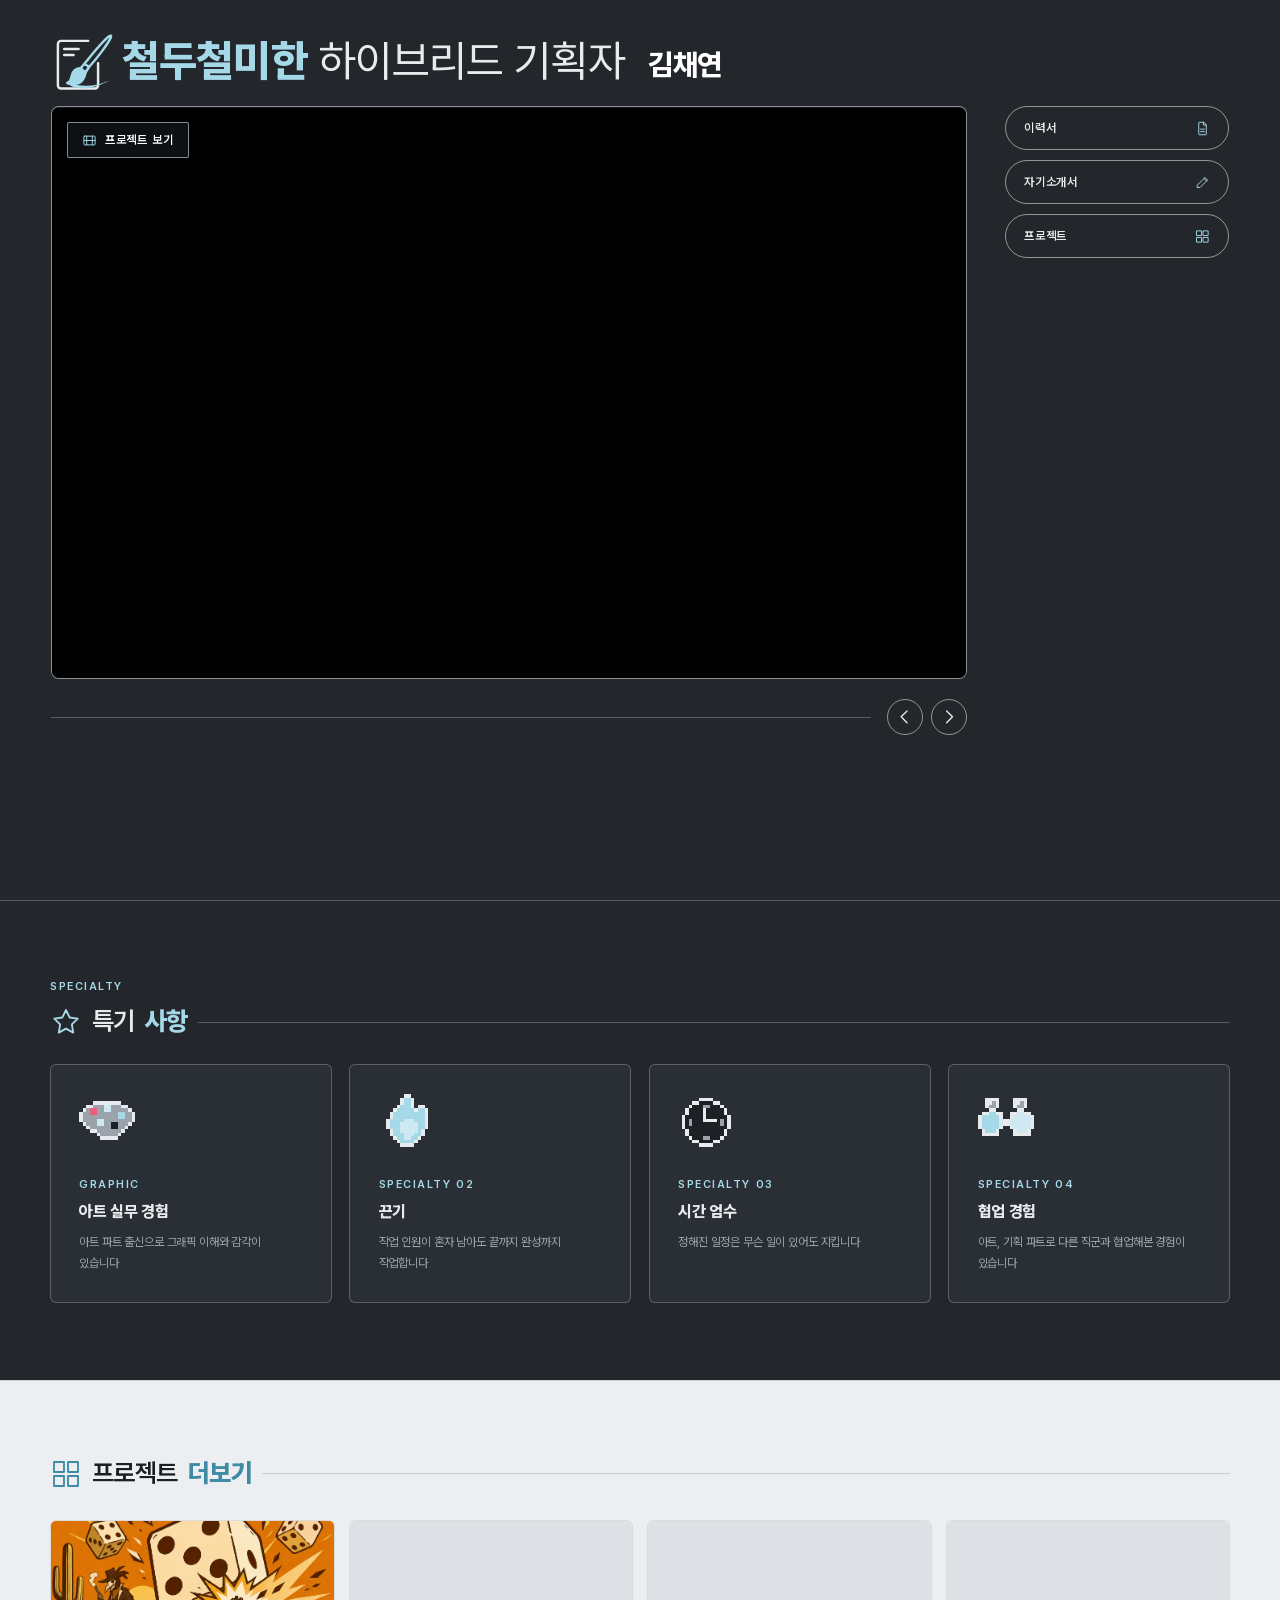
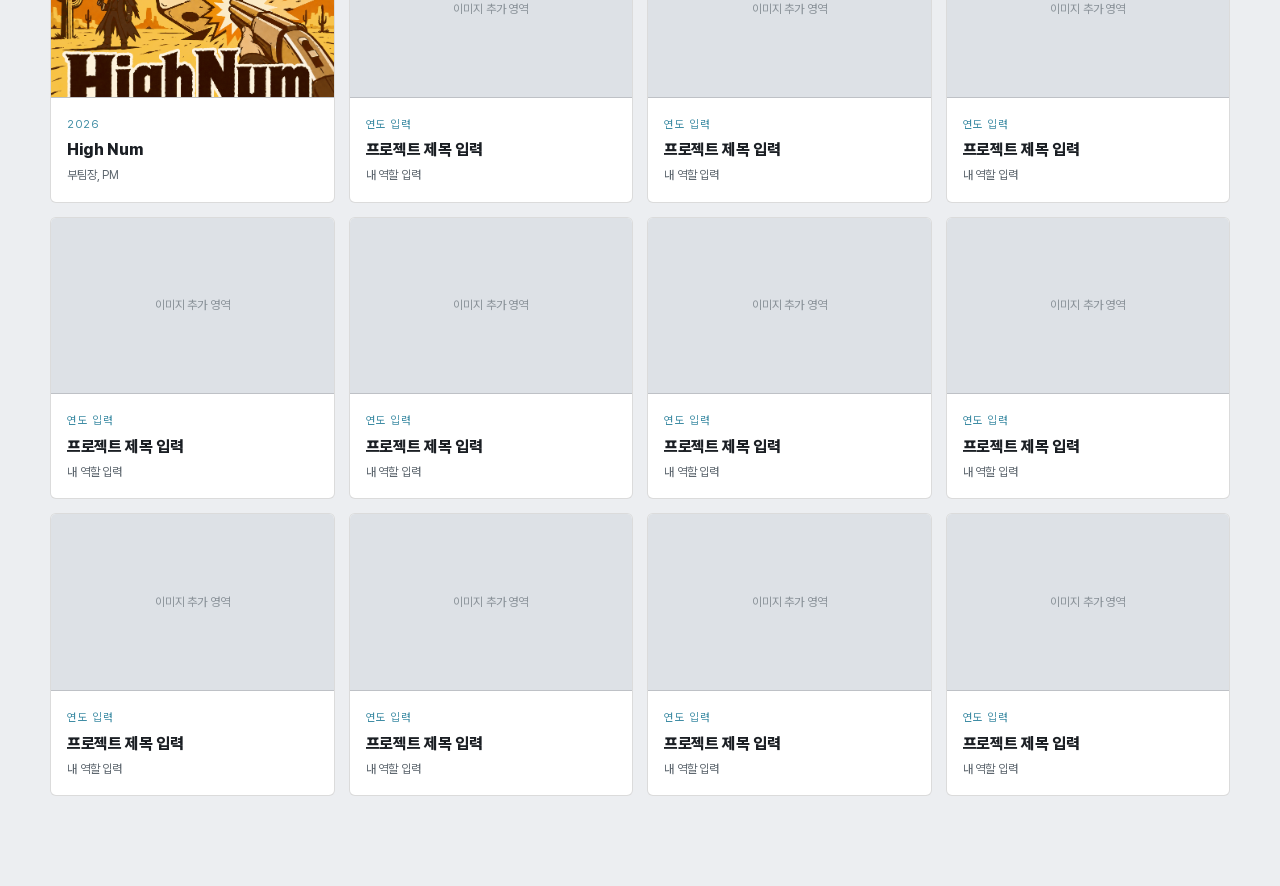
==== index.html @ 53abcc71 "메인 가운데에 특기 사항 복원 (옛 도트 아이콘, 색만 새 팔레트로) - design-v1 의 도트 아이콘 4종(art/grit/time/team)을 그대로 가져와   SPEC_I" ====
<!doctype html>
<html lang="ko">
<head>
  <meta charset="utf-8">
  <meta name="viewport" content="width=device-width,initial-scale=1,viewport-fit=cover">
  <meta name="theme-color" content="#23272c">
  <title>김채연 | 게임 기획자</title>
  <link rel="stylesheet" href="assets/style.css">
</head>
<body>
<a class="skip" href="#main">본문 바로가기</a>


<main id="main" class="hero-wrap">
  <section class="frame">
    <div class="frame-inner">
      <div class="screen-title">
        <p class="t-sm" data-ico="hybrid"><b>철두철미한</b> 하이브리드 기획자</p>
        <p class="t-lg">김채연</p>
      </div>
      <div class="frame-left">
        <div class="frame-screen">
          <div class="screen" id="stage"></div>
          <a class="nav-label" id="stage-link" href="project.html" data-ico="film">프로젝트 보기</a>
        </div>
        <div class="frame-nav">
          <button type="button" class="arrow" data-dir="-1" aria-label="이전 프로젝트">
            <svg viewBox="0 0 24 24" aria-hidden="true"><path d="M15 4 7 12l8 8"/></svg>
          </button>
          <button type="button" class="arrow" data-dir="1" aria-label="다음 프로젝트">
            <svg viewBox="0 0 24 24" aria-hidden="true"><path d="M9 4l8 8-8 8"/></svg>
          </button>
        </div>
      </div>
      <div class="frame-right">
        <a class="frame-pill" href="resume.html" data-ico="doc">이력서</a>
        <a class="frame-pill" href="cover-letter.html" data-ico="pen">자기소개서</a>
        <a class="frame-pill" href="#projects" data-ico="grid">프로젝트</a>
      </div>
    </div>
  </section>

  <section class="spec" id="spec">
    <div class="wrap">
      <p class="label">SPECIALTY</p>
      <h2 class="sec-title" data-ico="award">특기 <b>사항</b></h2>
      <div class="spec-grid" id="specialties"></div>
    </div>
  </section>

  <section class="more on-light" id="projects">
    <div class="wrap">
      <h2 class="more-title" data-ico="grid">프로젝트 <b>더보기</b></h2>
      <div class="proj-grid" id="project-grid"></div>
    </div>
  </section>
</main>

<script src="assets/data.js"></script>
<script src="assets/app.js"></script>
</body>
</html>
---- assets/style.css ----
@font-face{font-family:Pretendard;src:url('PretendardVariable.woff2') format('woff2');font-weight:100 900;font-style:normal;font-display:swap}

/* ===== 색·치수 =====
   어두운 차콜 바탕 + 가는 선 + 연한 하늘색 포인트.
   면을 칠하기보다 1px 선과 여백으로 나눈다. 색은 전부 여기서만 고칩니다. */
:root{
  --bg:#23272c;        /* 페이지 배경 */
  --bg-2:#1d2126;      /* 한 단계 더 어두운 띠 */
  --box:#2a2f35;       /* 상자 */
  --screen:#1b1f24;    /* 영상·이미지 칸 바탕 */
  --accent:#a6d9e8;    /* 포인트 하늘색 */
  --accent-ink:#1a1e22;/* 하늘색 바탕 위 글자 */
  --rose:#e8617b;      /* 아주 작게만 쓰는 분홍 (해결 과정 화살표) */
  --accent-soft:#cfe9f2;/* 하늘색보다 옅은 톤 (도트 아이콘 안쪽) */
  --text:#e7ebee;      /* 본문 글자 */
  --sub:#9aa3ab;       /* 보조 글자 */
  --dim:#6f777f;       /* 흐린 글자·안내 */
  --line:rgba(255,255,255,.24);   /* 가는 선 */
  --line-2:rgba(255,255,255,.5);  /* 조금 더 또렷한 선 */
  --radius:6px;
  --radius-lg:8px;
  --max:1180px;
  --side:max(20px,env(safe-area-inset-left));
  /* 글씨 크기 — 큰 제목 하나만 크고 나머지는 작게 */
  --fs-label:11px;
  --fs-small:12px;
  --fs-body:14px;
  --fs-lead:16px;
  --fs-h2:clamp(19px,2vw,30px);
  --fs-h1:clamp(25px,3vw,44px);
  --fs-hero:clamp(24px,3.4vw,56px);
  --ls:.14em;          /* 작은 라벨 자간 */
}

*{box-sizing:border-box}
html{scroll-behavior:smooth;-webkit-text-size-adjust:100%;text-size-adjust:100%;overflow-x:hidden;background:var(--bg)}
body{margin:0;background:var(--bg);color:var(--text);
  font-family:Pretendard,-apple-system,BlinkMacSystemFont,"Apple SD Gothic Neo",sans-serif;
  font-size:var(--fs-body);letter-spacing:-.01em;line-height:1.7}
img{max-width:100%}
a{color:inherit;text-decoration:none}
button{font:inherit;color:inherit}
h1,h2,h3{margin:0;line-height:1.25;letter-spacing:-.02em}
p{margin:0}
ul{margin:0;padding:0;list-style:none}

.wrap{width:min(calc(100% - 2 * var(--side)),var(--max));margin-inline:auto}
.skip{position:absolute;left:-9999px}
.skip:focus{left:16px;top:16px;z-index:50;padding:10px 14px;background:var(--accent);color:var(--accent-ink)}

/* ===== 섹션 이름표 — 작은 라벨 ===== */
.label{margin:0 0 10px;color:var(--accent);font-size:var(--fs-label);font-weight:600;
  letter-spacing:var(--ls);text-transform:uppercase}

/* ===== 공통 상자 — 면이 아니라 가는 선으로 ===== */
.panel{padding:clamp(18px,4vw,48px);border:1px solid var(--line);border-radius:var(--radius-lg);
  background:var(--bg-2)}
.box{border:1px solid var(--line);border-radius:var(--radius);background:var(--box)}

/* ===== 밝은 구역 =====
   레퍼런스처럼 어두운 구역과 번갈아 쓴다. 변수만 뒤집으므로
   안에 있는 상자·선·버튼은 따로 고칠 필요가 없다. */
.on-light{
  --bg:#eceef1;
  --bg-2:#e3e6ea;
  --box:#ffffff;
  --screen:#dde1e6;
  --accent:#3e8ca4;
  --accent-ink:#ffffff;
  --text:#1b1f24;
  --sub:#5d666e;
  --dim:#8a9299;
  --line:rgba(0,0,0,.14);
  --line-2:rgba(0,0,0,.34);
  background:var(--bg);
  color:var(--text);
}
body.on-light{background:var(--bg)}

/* ===== 벡터 아이콘 =====
   전부 선 아이콘. 글자 크기를 따라가고 색은 글자색을 따른다. */
.ico{flex:0 0 auto;width:1.25em;height:1.25em;fill:none;stroke:currentColor;
  stroke-width:1.5;stroke-linecap:round;stroke-linejoin:round;vertical-align:-.2em}
/* 아이콘 안에서 포인트 색을 쓰는 부분 — 선은 .a, 면은 .fill-a, 선 없는 면은 .no-line */
.ico .a{stroke:var(--accent)}
.ico .fill-a{fill:var(--accent)}
.ico .no-line{stroke:none}

/* ===== 섹션 제목 — 아이콘 + 글자 + 끝까지 이어지는 가는 선 ===== */
.sec-title,.pj-solve-title,.pj-extra h2,.rs-block h2,.rs-download h2,.more-title{
  display:flex;align-items:center;gap:10px;width:100%;
  margin:0 0 clamp(16px,2.2vw,26px);font-size:var(--fs-h2);font-weight:700;color:var(--text)}
.sec-title:after,.pj-solve-title:after,.pj-extra h2:after,
.rs-block h2:after,.rs-download h2:after,.more-title:after{
  content:"";flex:1 1 auto;height:1px;min-width:24px;background:var(--line)}
.sec-title .ico,.pj-solve-title .ico,.pj-extra h2 .ico,
.rs-block h2 .ico,.rs-download h2 .ico,.more-title .ico{color:var(--accent);stroke-width:1.4}
/* 한 줄 안에서 굵기와 색을 바꿔 발랄하게 */
.sec-title,.pj-solve-title,.pj-extra h2,.rs-block h2,.rs-download h2,.more-title{font-weight:600}
.sec-title b,.pj-solve-title b,.pj-extra h2 b,
.rs-block h2 b,.rs-download h2 b,.more-title b{color:var(--accent);font-weight:800}

/* ===== 공통 버튼 ===== */
.btn{display:inline-flex;align-items:center;justify-content:center;gap:8px;min-height:42px;padding:11px 24px;
  border:1px solid var(--line-2);border-radius:2px;background:transparent;color:var(--text);
  font-size:var(--fs-small);font-weight:600;letter-spacing:.08em;cursor:pointer;
  transition:border-color .15s ease,color .15s ease,background .15s ease}
.btn{border-color:var(--accent);background:var(--accent);color:var(--accent-ink)}
.btn:hover{background:transparent;color:var(--accent)}
.btn.ghost{border-color:var(--line-2);background:transparent;color:var(--text)}
.btn.ghost:hover{border-color:var(--accent);color:var(--accent)}

/* ========== 메인 ==========
   어두운 무대 / 큰 화면 하나 / 오른쪽 알약 버튼 / 화면 위에 얹은 제목. */
.hero-wrap{padding:0}
/* 첫 화면은 가운데가 아니라 위쪽에 붙인다 */
.frame{display:grid;align-items:start;min-height:100vh;min-height:100svh;background:var(--bg);
  padding:clamp(22px,3.4vh,52px) clamp(24px,4vw,72px) clamp(28px,4vw,64px)}
/* 제목은 윗줄, 영상과 버튼은 아랫줄에 나란히 → 버튼이 영상과 같은 높이에서 시작한다 */
.frame-inner{--stage-w:min(100%,calc((100svh - 230px) * 1.6));
  display:grid;grid-template-columns:minmax(0,1fr) clamp(140px,19%,260px);
  grid-template-rows:auto auto;gap:clamp(8px,1vw,16px) clamp(18px,3vw,56px);
  align-items:start;width:min(100%,1500px);margin-inline:auto}
.frame-inner>.screen-title{grid-column:1;grid-row:1}
.frame-left{grid-column:1;grid-row:2}
.frame-right{grid-column:2;grid-row:2}

/* 오른쪽 알약 버튼 */
.frame-right{display:flex;flex-direction:column;gap:10px}
.frame-pill{display:flex;align-items:center;justify-content:space-between;gap:12px;
  min-height:44px;padding:10px 18px;
  border:1px solid var(--line-2);border-radius:999px;background:transparent;color:var(--text);
  font-size:var(--fs-small);font-weight:600;letter-spacing:.06em;line-height:1.1;text-align:center;
  transition:border-color .15s ease,background .15s ease,color .15s ease}
.frame-pill:hover{border-color:var(--accent);background:var(--accent);color:var(--accent-ink)}
/* 아이콘이 먼저 들어가므로 순서를 뒤집어 글자를 왼쪽에 둔다 */
.frame-pill .ico{order:2;color:var(--accent)}
.frame-pill:hover .ico{color:var(--accent-ink)}

/* 큰 화면 — 제목과 화살표까지 한 화면에 들어오도록 세로 기준으로도 묶는다
   (16:10 비율을 지키려면 높이가 아니라 가로폭을 줄여야 한다) */
.frame-left{min-width:0;max-width:var(--stage-w)}
.frame-screen{position:relative}
.screen{position:relative;overflow:hidden;aspect-ratio:16/10;
  border:1px solid var(--line-2);border-radius:var(--radius-lg);background:var(--screen)}
.screen-media{position:absolute;inset:0;display:block;overflow:hidden}
/* 16:9 영상을 16:10 화면에 꽉 차게 덮는다. 클릭은 위의 링크가 받는다.
   칸을 억지로 늘리면 유튜브가 그 안에서 영상을 레터박스로 깔아 테두리에
   빈 띠가 생긴다. 그래서 iframe 자체를 정확히 16:9로 두고 칸보다 크게 키운다. */
.screen-video{position:absolute;top:50%;left:50%;transform:translate(-50%,-50%);
  width:auto;height:100%;aspect-ratio:16/9;min-width:100%;border:0;background:#000;
  object-fit:cover;pointer-events:none}
.screen-img{display:block;width:100%;height:100%;object-fit:cover}
.screen-go{position:absolute;inset:0;z-index:1;display:block;cursor:pointer}
.screen-empty{display:grid;place-items:center;width:100%;height:100%;padding:5%;
  color:var(--dim);font-size:var(--fs-small);text-align:center}

/* 제목 — 한 줄: 이름(왼쪽) · 문구(그 옆) · 프로젝트 보기(영상 오른쪽 끝). 밑선 맞춤. */
.screen-title{display:flex;align-items:baseline;flex-wrap:wrap;
  gap:4px clamp(14px,1.8vw,32px);width:100%;max-width:var(--stage-w);margin:0}
.t-sm,.t-lg{margin:0}
/* flex 로 두면 아이콘 아래끝이 문구의 밑선이 되어 이름과 어긋난다.
   글자 흐름 안에 inline 으로 두어 문구의 글자 밑선을 유지한다. */
.t-sm{color:var(--text);font-size:var(--fs-hero);font-weight:400;line-height:1.1;
  letter-spacing:-.02em}
/* 문구 앞 아이콘은 글자보다 크게 */
.t-sm .ico{width:1.45em;height:1.45em;margin-right:.18em;vertical-align:-.42em}
.t-sm b{color:var(--accent);font-weight:800}
.t-lg{color:#fff;font-size:clamp(20px,2.3vw,38px);font-weight:800;line-height:1.1;
  letter-spacing:-.02em}

/* 아래 좌우 화살표 */
.frame-nav{display:flex;align-items:center;justify-content:flex-end;gap:8px;
  margin:clamp(14px,1.6vw,24px) 0 0}
.frame-nav:before{content:"";flex:1 1 auto;height:1px;background:var(--line);margin-right:8px}
.nav-label{display:inline-flex;align-items:center;gap:8px;
  color:var(--sub);font-size:var(--fs-small);font-weight:600;letter-spacing:.08em;
  transition:color .15s ease}
/* 영상 왼쪽 위 모서리에 얹는다 (.frame-screen 은 위에서 position:relative) */
.frame-screen .nav-label{position:absolute;z-index:3;
  left:clamp(10px,1.2vw,20px);top:clamp(10px,1.2vw,20px);
  padding:7px 14px;border:1px solid var(--line-2);border-radius:2px;
  background:rgba(27,31,36,.55);color:#fff;
  -webkit-backdrop-filter:blur(4px);backdrop-filter:blur(4px)}
.frame-screen .nav-label:hover{border-color:var(--accent);color:var(--accent)}
.nav-label .ico{color:var(--accent)}
.nav-label:hover{color:var(--accent)}
.arrow{display:grid;place-items:center;flex:0 0 auto;width:36px;aspect-ratio:1;padding:0;
  border:1px solid var(--line-2);border-radius:50%;background:transparent;
  cursor:pointer;color:var(--text);transition:border-color .15s ease,color .15s ease}
.arrow svg{display:block;width:52%;height:52%;fill:none;stroke:currentColor;stroke-width:1.8;
  stroke-linecap:round;stroke-linejoin:round}
.arrow:hover{border-color:var(--accent);color:var(--accent)}

/* 메인 가운데 — 특기 사항 (도트 아이콘은 옛 디자인에서 가져오고 색만 새 팔레트) */
.spec{background:var(--bg);border-top:1px solid var(--line);
  padding:clamp(44px,6vw,90px) 0}
.spec-grid{display:grid;grid-template-columns:repeat(auto-fit,minmax(200px,1fr));
  gap:clamp(12px,1.4vw,20px)}
.spec-card{display:flex;flex-direction:column;align-items:flex-start;
  padding:clamp(20px,2.2vw,30px);border:1px solid var(--line);border-radius:var(--radius);
  background:var(--box);transition:border-color .15s ease}
.spec-card:hover{border-color:var(--accent)}
.spec-ico{display:block;margin-bottom:clamp(16px,2vw,26px)}
.spec-eyebrow{color:var(--accent);font-size:var(--fs-label);font-weight:600;
  letter-spacing:var(--ls)}
.spec-card h3{margin:8px 0 10px;font-size:var(--fs-lead);font-weight:800}
.spec-detail{color:var(--sub);font-size:var(--fs-small);line-height:1.75;word-break:keep-all}

/* 도트 아이콘 — 칸마다 선을 두르면 형체가 뭉개지므로 stroke 를 끈다 */
.pixel{display:block;width:clamp(44px,4.4vw,64px);height:auto;shape-rendering:crispEdges}
.pixel,.pixel g,.pixel rect{stroke:none}
.px-ink{fill:var(--text)}
.px-cream{fill:var(--bg-2)}
.px-sand,.px-skin{fill:var(--sub)}
.px-orange,.px-blue{fill:var(--accent)}
.px-yellow,.px-green{fill:var(--accent-soft)}
.px-red{fill:var(--rose)}

/* 메인 아래 — 프로젝트 더보기 */
.more{background:var(--bg);border-top:1px solid var(--line);
  padding:clamp(44px,6vw,96px) 0 clamp(50px,7vw,110px)}
.more-title{margin-bottom:clamp(18px,2.4vw,30px)}

@media(max-width:760px){
  .frame{min-height:0;padding:26px var(--side) 30px}
  .frame-inner{grid-template-columns:1fr;gap:14px}
  .frame-inner>.screen-title,.frame-left,.frame-right{grid-column:1}
  .frame-inner>.screen-title{grid-row:1}
  .frame-left{grid-row:2;max-width:100%}
  .frame-right{grid-row:3}
  .frame-right{flex-direction:row;flex-wrap:wrap;padding-top:0}
  .frame-pill{flex:1 1 30%}
  .screen-title{gap:4px 16px}
}

/* ========== 프로젝트 상세 ==========
   16:9 영상 → 참여 포지션 → 어두운 띠(이미지 + 글 + 인용) → 해결 과정 → 상세 기획서 */
body.pj-page{background:var(--bg)}
.pj-empty{display:grid;place-items:center;align-content:center;gap:10px;
  width:100%;height:100%;padding:6%;color:var(--dim);font-size:var(--fs-small);text-align:center}
.pj-empty .ico{width:28px;height:28px}

/* 1) 16:9 화면 */
.pj-hero{position:relative;width:100%;aspect-ratio:16/9;overflow:hidden;background:var(--screen);
  border-bottom:1px solid var(--line)}
.pj-slide{position:absolute;inset:0;display:grid;place-items:center}
/* 영상이 뜨기 전에는 아래 깔아 둔 그림이 보인다. */
.pj-poster{position:absolute;inset:0}
.pj-player{position:absolute;inset:0;display:block;width:100%;height:100%;border:0;
  background:#000;object-fit:cover}
/* 유튜브 화면을 직접 누르면 멈추거나 유튜브로 나가므로 클릭을 막는다 */
iframe.pj-player{pointer-events:none}
.pj-slide img{width:100%;height:100%;object-fit:cover}
/* 소리 켜기/끄기 — 유튜브 컨트롤 대신 쓰는 우리 버튼 */
.pj-sound{position:absolute;z-index:3;right:3.3%;bottom:5%;
  display:flex;align-items:center;padding:8px 16px;border:1px solid var(--line-2);border-radius:2px;cursor:pointer;
  background:rgba(27,31,36,.55);color:#fff;font-size:var(--fs-label);font-weight:600;
  letter-spacing:.08em;line-height:1;
  -webkit-backdrop-filter:blur(4px);backdrop-filter:blur(4px);
  transition:border-color .15s ease,color .15s ease}
.pj-sound:hover{border-color:var(--accent);color:var(--accent)}
.pj-sound span{display:flex;align-items:center;gap:8px}
.pj-sound .pj-sound-on{display:none}
.pj-sound[data-on="1"] .pj-sound-off{display:none}
.pj-sound[data-on="1"] .pj-sound-on{display:flex}

.pj-head{position:absolute;z-index:2;left:3.4%;top:4.6%;max-width:60%}
.pj-head h1{color:#fff;font-size:var(--fs-h1);font-weight:800;letter-spacing:-.03em;
  text-shadow:0 2px 18px rgba(0,0,0,.6)}
.pj-tags{margin-top:.9em;color:var(--accent);font-size:var(--fs-label);font-weight:600;
  letter-spacing:var(--ls);white-space:pre-wrap;text-shadow:0 1px 10px rgba(0,0,0,.7)}

/* 오른쪽 위 — 다른 프로젝트 썸네일. 누르면 내용이 통째로 바뀐다 */
.pj-thumbs-wrap{position:absolute;z-index:2;right:3.3%;top:4.6%;display:flex;align-items:center;
  gap:8px;max-width:38%}
.pj-thumbs-arrow{flex:0 0 auto;display:grid;place-items:center;width:22px;aspect-ratio:1;padding:0;
  border:1px solid var(--line-2);border-radius:50%;background:rgba(27,31,36,.5);color:#fff;
  cursor:pointer;font-size:12px;line-height:1;transition:border-color .15s ease,color .15s ease}
.pj-thumbs-arrow:hover{border-color:var(--accent);color:var(--accent)}
.pj-thumbs{flex:1 1 auto;min-width:0;display:flex;gap:8px;overflow-x:auto;padding:1px 1px 4px;
  scroll-behavior:smooth;scrollbar-width:none;-webkit-overflow-scrolling:touch}
.pj-thumbs::-webkit-scrollbar{display:none}
.pj-thumb{flex:0 0 auto;width:clamp(42px,4.6vw,72px);aspect-ratio:165/182;padding:0;overflow:hidden;
  border:1px solid var(--line-2);border-radius:3px;background:var(--screen);cursor:pointer;
  line-height:0;transition:border-color .15s ease}
.pj-thumb:hover{border-color:var(--accent)}
.pj-thumb img{width:100%;height:100%;object-fit:cover}
.pj-thumb-empty{display:grid;place-items:center;width:100%;height:100%;padding:8%;
  color:var(--dim);font-size:9px;line-height:1.25;text-align:center;word-break:keep-all}

/* 2) 참여 포지션 */
.pj-intro{background:var(--bg);padding:clamp(34px,4.5vw,70px) 0 clamp(26px,4vw,64px)}
.pj-position{text-align:right;color:var(--dim);font-size:var(--fs-label);font-weight:600;
  letter-spacing:var(--ls)}
.pj-position b{margin-left:.5em;color:var(--accent);font-size:26px;font-weight:800;letter-spacing:0}

/* 3) 어두운 띠 — 이미지 + 글, 그 아래 인용 */
/* 소개 구역과 바로 붙는다. 사이를 margin 으로 띄우면 그 틈으로
   어두운 바탕이 비쳐 구역이 끊겨 보인다. */
.pj-band{position:relative;padding-bottom:clamp(40px,5.5vw,88px);background:var(--bg)}
.pj-row{display:grid;grid-template-columns:minmax(0,440px) minmax(0,1fr);
  gap:clamp(20px,3.5vw,56px);align-items:start}
.pj-shot{margin:clamp(-26px,-3.5vw,-56px) 0 0;overflow:hidden;aspect-ratio:613/547;
  border:1px solid var(--line-2);border-radius:var(--radius);background:var(--screen);
  display:grid;place-items:center}
.pj-shot img{width:100%;height:100%;object-fit:cover}
.pj-copy{padding-top:clamp(18px,3vw,56px)}
.pj-copy h2{font-size:var(--fs-h2);font-weight:800;color:var(--text);word-break:keep-all}
.pj-copy p{margin-top:14px;font-size:var(--fs-body);line-height:1.85;color:var(--sub);
  white-space:pre-line;word-break:keep-all}
/* 인용 — 상자가 아니라 가는 선 사이에 */
.pj-quote{display:grid;justify-items:center;gap:14px;width:min(100%,780px);
  margin:clamp(30px,4.5vw,72px) auto 0;
  padding:clamp(22px,3vw,40px) 0;border-top:1px solid var(--line);border-bottom:1px solid var(--line);
  color:var(--text);font-size:var(--fs-lead);font-weight:400;line-height:1.8;
  text-align:center;word-break:keep-all}
.pj-quote .ico{width:26px;height:26px;color:var(--accent)}

/* 4) 해결 과정 */
/* 4) 발생한 문제 → 해결 과정. 두 칸은 같은 어두운 구역으로 이어진다 */
.pj-problem{background:var(--bg);padding:clamp(40px,5vw,84px) 0 0}
.pj-issue{font-size:var(--fs-body);line-height:1.85;color:var(--sub);
  white-space:pre-line;word-break:keep-all}
.pj-solve{background:var(--bg);padding:clamp(34px,4.2vw,70px) 0 clamp(24px,3vw,48px)}
.pj-ba{display:grid;grid-template-columns:minmax(0,1fr) 54px minmax(0,1fr);
  gap:clamp(10px,1.5vw,20px);align-items:center;margin-top:clamp(18px,2.5vw,36px)}
.pj-ba-box{overflow:hidden;aspect-ratio:703/570;border:1px solid var(--line-2);
  border-radius:var(--radius);background:var(--screen);display:grid;place-items:center}
.pj-ba-box img{width:100%;height:100%;object-fit:cover}
/* 화살표는 글자로 그린다. 모바일에서는 아래 방향으로 바꿔 끼운다(기울임 없음) */
.pj-arrow{color:var(--rose);font-size:20px;text-align:center;line-height:1}
.pj-arrow:before{content:"→"}
.pj-note{margin-top:clamp(18px,2.5vw,36px);padding-top:clamp(16px,2vw,26px);
  border-top:1px solid var(--line);font-size:var(--fs-body);line-height:1.85;
  color:var(--sub);white-space:pre-line;word-break:keep-all}

/* 5) 상세 기획서 */
.pj-extra{display:block;background:var(--bg);padding:clamp(40px,5vw,84px) 0 clamp(50px,7vh,100px)}
.pj-extra .back{display:inline-flex;align-items:center;gap:8px;min-height:42px;padding:11px 24px;
  margin-top:clamp(30px,4vw,56px);border:1px solid var(--line);border-radius:2px;
  background:transparent;color:var(--sub);font-size:var(--fs-small);font-weight:600;
  letter-spacing:.08em;transition:border-color .15s ease,color .15s ease}
.pj-extra .back:hover{border-color:var(--accent);color:var(--accent)}

@media(max-width:760px){
  .pj-row{grid-template-columns:1fr}
  .pj-shot{margin-top:-24px}
  .pj-ba{grid-template-columns:1fr;gap:10px}
  .pj-arrow:before{content:"↓"}
  .pj-thumbs-wrap{max-width:46%}
  .pj-head{max-width:52%}
}

/* ========== 왼쪽 바로가기 버튼 (이력서·자기소개서) ========== */
/* 본문 왼쪽, 바로가기 오른쪽. 마크업 순서는 그대로 두고 자리만 바꾼다. */
.with-menu{display:grid;grid-template-columns:minmax(0,1fr) clamp(116px,13%,180px);
  gap:clamp(16px,2.4vw,40px);align-items:start}
.side-menu{grid-column:2;grid-row:1;position:sticky;top:clamp(20px,4vh,48px);
  display:flex;flex-direction:column;gap:8px}
.page-body{grid-column:1;grid-row:1}
.side-menu a{display:grid;place-items:center;min-height:40px;padding:8px 10px;
  border:1px solid var(--line);border-radius:2px;background:transparent;color:var(--sub);
  font-size:var(--fs-small);font-weight:600;letter-spacing:.06em;text-align:center;
  transition:border-color .15s ease,background .15s ease,color .15s ease}
.side-menu a:hover{border-color:var(--accent);color:var(--accent)}
.side-menu a.on{border-color:var(--accent);background:var(--accent);color:var(--accent-ink)}
.page-body{min-width:0}


/* ========== 이력서 ========== */
.page-head{display:flex;justify-content:space-between;align-items:flex-end;gap:24px;
  margin-bottom:clamp(18px,2.4vw,32px)}
.page-head h1{font-size:var(--fs-h1);font-weight:800}
.page-head h1 b{color:var(--accent)}
.page-head .label{margin:0 0 6px}

.resume-profile{display:grid;grid-template-columns:clamp(130px,13vw,170px) minmax(0,.85fr) minmax(0,1.3fr);
  gap:clamp(18px,2.4vw,34px);padding:clamp(20px,2.6vw,32px);align-items:start}
.resume-profile>img{display:block;width:100%;aspect-ratio:4/5;object-fit:cover;
  border:1px solid var(--line);border-radius:var(--radius)}
.profile-copy h2{margin:2px 0 0;font-size:clamp(22px,2.4vw,30px);font-weight:800}
.rs-sub{display:flex;align-items:center;gap:8px;margin:0 0 8px;color:var(--accent);
  font-size:var(--fs-label);font-weight:600;letter-spacing:var(--ls);text-transform:uppercase}
.rs-sub:after{content:"";flex:1 1 auto;height:1px;min-width:20px;background:var(--line)}
.rs-dl{display:grid;gap:12px;margin-top:clamp(14px,1.8vw,22px)}
.rs-dl dt{color:var(--dim);font-size:var(--fs-label);letter-spacing:.06em}
.rs-dl dd{margin:3px 0 0;font-size:var(--fs-body);font-weight:600;color:var(--text)}
.skill-panel{min-width:0}
.skill-grid{display:grid;grid-template-columns:repeat(auto-fit,minmax(150px,1fr));gap:8px}
.skill-item{display:grid;grid-template-columns:26px 1fr;gap:10px;align-items:center;
  padding:9px 12px;border:1px solid var(--line);border-radius:3px;background:transparent}
.skill-item img{width:26px;height:26px;object-fit:contain}
.skill-item b{display:block;font-size:var(--fs-small);font-weight:700}
.dots{display:flex;gap:4px;margin-top:5px}
.dots i{width:6px;height:6px;border:1px solid var(--line-2);border-radius:50%;background:transparent}
.dots i.on{border-color:var(--accent);background:var(--accent)}

.rs-block{margin-top:12px;padding:clamp(20px,2.6vw,32px)}
.rs-block h2{font-size:clamp(17px,1.8vw,21px)}
.rs-empty{color:var(--dim);font-size:var(--fs-small)}

/* 프로젝트 목록 — 좌우로 끌어서 넘기는 가로 목록 */
.rs-rail{display:flex;gap:10px;overflow-x:auto;padding-bottom:6px;scrollbar-width:thin;
  -webkit-overflow-scrolling:touch}
.rs-rail.dragging{cursor:grabbing;-webkit-user-select:none;user-select:none}
.rs-rail>article{flex:0 0 clamp(200px,22vw,260px);padding:16px;border:1px solid var(--line);
  border-radius:3px;background:transparent}
.rs-rail time{display:block;color:var(--accent);font-size:var(--fs-label);letter-spacing:.06em}
.rs-rail h3{margin:6px 0;font-size:var(--fs-lead);font-weight:800}
.rs-rail b{display:block;color:var(--accent);font-size:var(--fs-label);font-weight:600}
.rs-rail p{margin-top:8px;color:var(--sub);font-size:var(--fs-small);line-height:1.7}

.rs-list>li{padding:14px 0;border-top:1px solid var(--line)}
.rs-list>li:first-child{border-top:0;padding-top:0}
.rs-list time{display:block;color:var(--accent);font-size:var(--fs-label);letter-spacing:.06em}
.rs-list strong{font-size:var(--fs-body);font-weight:800}
.rs-list p{margin-top:4px;color:var(--sub);font-size:var(--fs-small)}

.personal-list>div{display:grid;grid-template-columns:110px 1fr;gap:16px;padding:12px 0;
  border-top:1px solid var(--line)}
.personal-list>div:first-child{border-top:0;padding-top:0}
.personal-list time{color:var(--accent);font-size:var(--fs-label);letter-spacing:.06em}
.personal-list strong{font-size:var(--fs-small);font-weight:600}

.mini-row{display:grid;grid-template-columns:repeat(3,minmax(0,1fr));gap:12px}
.mini-row>.rs-block{margin-top:12px}

.rs-download{display:flex;align-items:center;justify-content:space-between;gap:20px;flex-wrap:wrap;
  margin-top:12px;padding:clamp(20px,2.6vw,32px)}
.rs-download h2{margin:4px 0 8px;font-size:clamp(17px,1.8vw,21px)}
.rs-download>div{flex:1 1 320px;min-width:0}

/* ========== 자기소개서 ========== */
.cover-page{position:relative;padding:clamp(26px,4vw,56px)}
.cover-page h1{margin:2px 0 clamp(22px,3vw,36px);font-size:var(--fs-h1);font-weight:800}
.cover-body{font-size:var(--fs-body);line-height:2;color:var(--sub);word-break:keep-all}
.cover-body h2{margin:34px 0 14px;padding-top:24px;border-top:1px solid var(--line);
  font-size:clamp(16px,1.7vw,20px);color:var(--text)}
.cover-body h2:first-child{margin-top:0;padding-top:0;border-top:0}
.cover-body p{margin:0 0 14px}
.cover-body strong{color:var(--text);font-weight:700}
.cover-body blockquote{margin:0 0 18px;padding:2px 0 2px 18px;border-left:2px solid var(--accent);
  color:var(--text)}
.cover-body blockquote p:last-child{margin-bottom:0}
.cover-body hr{height:0;margin:28px 0;border:0;border-top:1px solid var(--line)}
.cover-body ul,.cover-body ol{margin:0 0 14px;padding-left:20px}
.cover-body li{margin:4px 0}

@media(max-width:900px){
  .with-menu{grid-template-columns:minmax(0,1fr)}
  .side-menu{grid-column:1;grid-row:1;position:static;flex-direction:row;flex-wrap:wrap}
  .page-body{grid-column:1;grid-row:2}
  .side-menu a{flex:1 1 40%}
  .resume-profile{grid-template-columns:clamp(120px,22vw,170px) minmax(0,1fr)}
  .skill-panel{grid-column:1/-1}
  .mini-row{grid-template-columns:1fr}
}
@media(max-width:640px){
  .resume-profile{grid-template-columns:1fr}
  .resume-profile>img{aspect-ratio:4/3}
  .personal-list>div{grid-template-columns:84px 1fr;gap:10px}
}

/* ========== 포트폴리오 목록 ========== */
.proj-grid{display:grid;grid-template-columns:repeat(auto-fill,minmax(250px,1fr));gap:14px}
.proj-card{overflow:hidden;border:1px solid var(--line);border-radius:var(--radius);
  background:var(--box);transition:border-color .15s ease,transform .15s ease}
.proj-card-thumb{aspect-ratio:16/10;background:var(--screen);display:grid;place-items:center;
  color:var(--dim);font-size:var(--fs-small);position:relative;overflow:hidden;
  border-bottom:1px solid var(--line)}
.proj-card-thumb img{position:absolute;inset:0;width:100%;height:100%;object-fit:cover}
.proj-card-meta{padding:14px 16px 16px}
.proj-card-meta span{color:var(--accent);font-size:var(--fs-label);letter-spacing:.06em}
.proj-card-meta h2{margin:5px 0;font-size:var(--fs-lead);font-weight:800}
.proj-card-meta p{color:var(--sub);font-size:var(--fs-small)}
.proj-card:hover{border-color:var(--accent);transform:translateY(-2px)}

/* ========== 상세 기획서 뷰어 (프로젝트 페이지 아래) ========== */
.docs{margin-top:0}
.doc-tabs{display:flex;flex-wrap:wrap;gap:8px;margin:0 0 16px}
.doc-tab{padding:9px 18px;border:1px solid var(--line);border-radius:2px;background:transparent;
  color:var(--sub);font-size:var(--fs-small);font-weight:600;letter-spacing:.06em;cursor:pointer;
  transition:border-color .15s ease,background .15s ease,color .15s ease}
.doc-tab:hover{border-color:var(--accent);color:var(--accent)}
.doc-tab.on{border-color:var(--accent);background:var(--accent);color:var(--accent-ink)}
.doc-stage{overflow:hidden;border:1px solid var(--line);border-radius:var(--radius);
  background:var(--box)}
.doc-stage img{display:block;width:100%;height:auto}
.doc-stage iframe{display:block;width:100%;height:min(76vh,780px);border:0}
.doc-stage.is-note{display:grid;place-items:center;min-height:150px;padding:26px}
.doc-note{margin:0;color:var(--dim);font-size:var(--fs-small);text-align:center}
.doc-actions{display:flex;flex-wrap:wrap;gap:10px;margin-top:14px}
.sheet-wrap{overflow:auto;max-height:min(70vh,720px)}
/* 엑셀 표는 원본 그대로 밝은 바탕에 */
.sheet-table{border-collapse:collapse;table-layout:fixed;width:max-content;min-width:100%;
  background:#fff;font-size:12px}
.sheet-table td{padding:6px 8px;border:1px solid #d7dade;color:#1b1b1b;line-height:1.45;
  vertical-align:top;word-break:break-word;white-space:pre-wrap}
.sheet-table tr:first-child td{font-size:13px;text-align:center}

.media-empty{display:grid;place-items:center;align-content:center;gap:10px;min-height:180px;border:1px dashed var(--line-2);
  border-radius:var(--radius);background:transparent;color:var(--dim);font-size:var(--fs-small);
  text-align:center;padding:20px}
.media-empty .ico{width:26px;height:26px}

/* ========== 반응형 ========== */
@media(max-width:640px){
  :root{--side:max(16px,env(safe-area-inset-left))}
  .doc-stage iframe{height:min(60vh,520px)}
  .btn{width:100%}
}
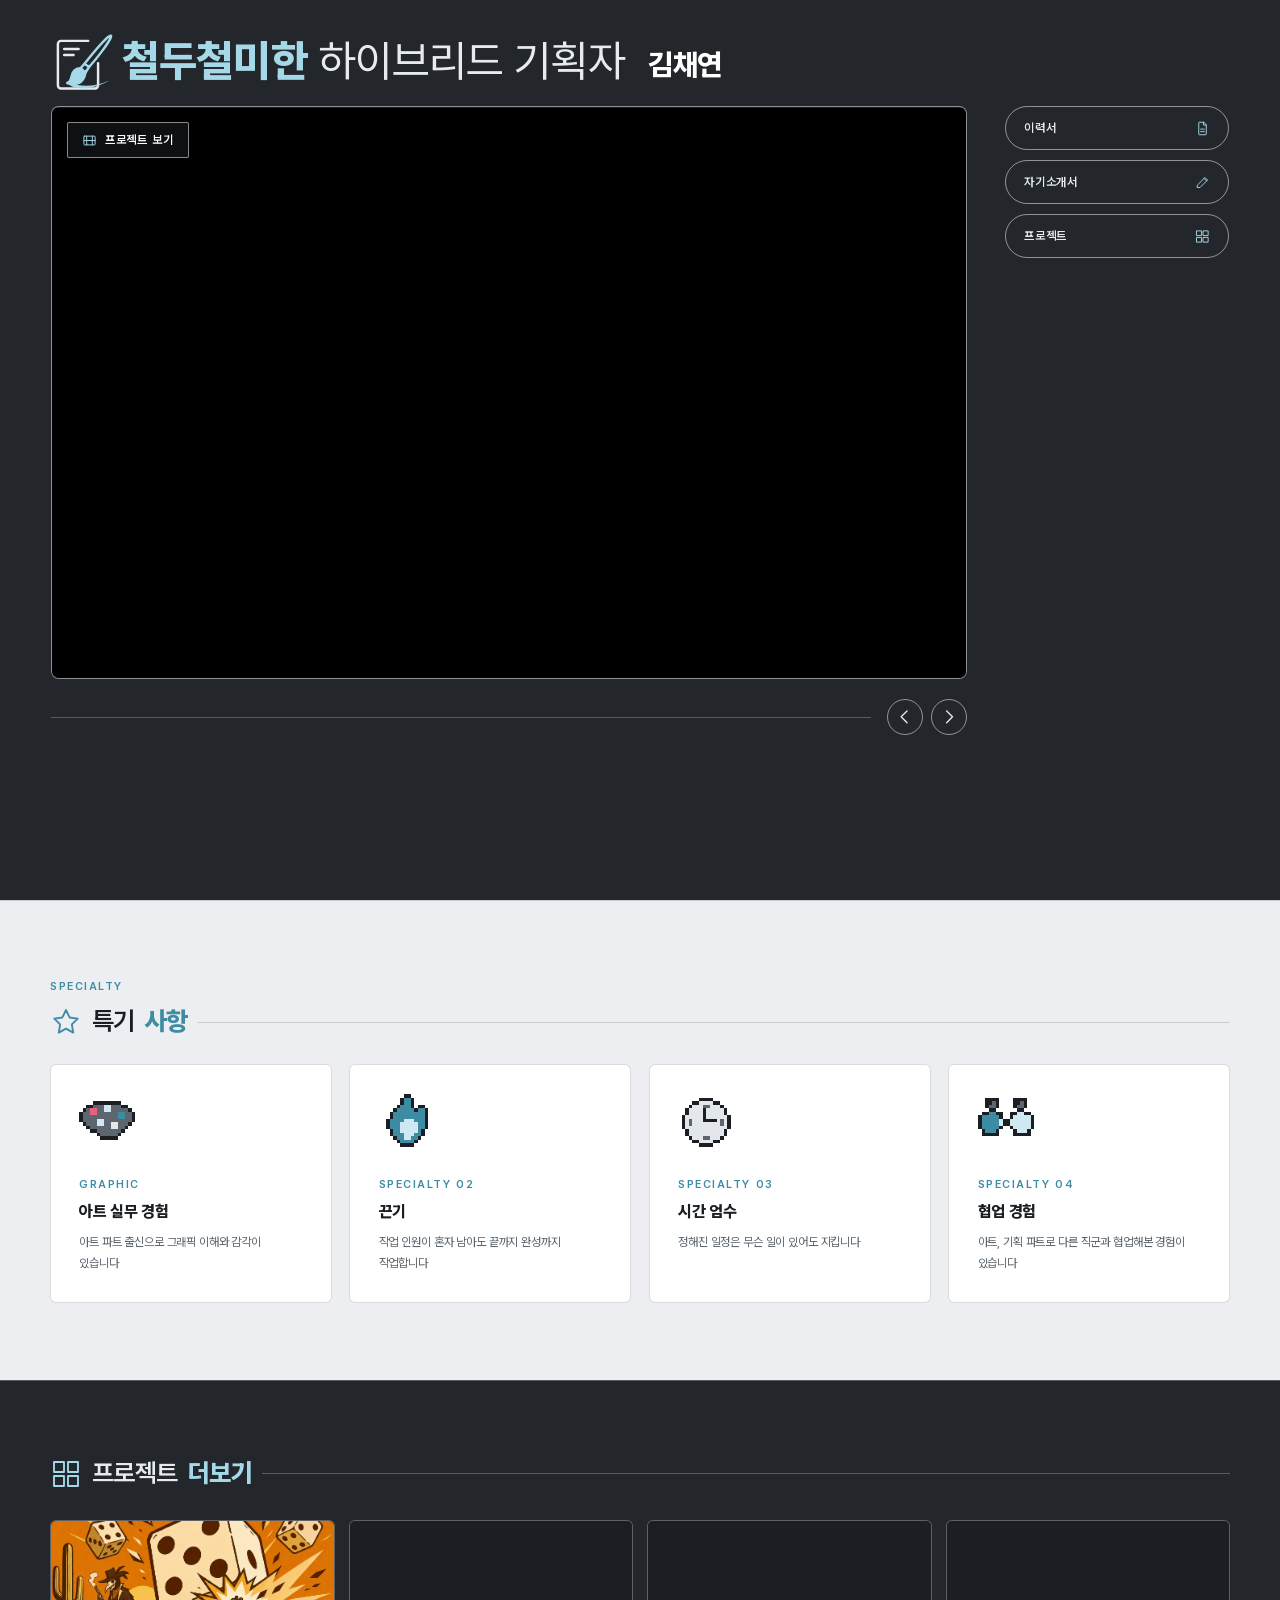
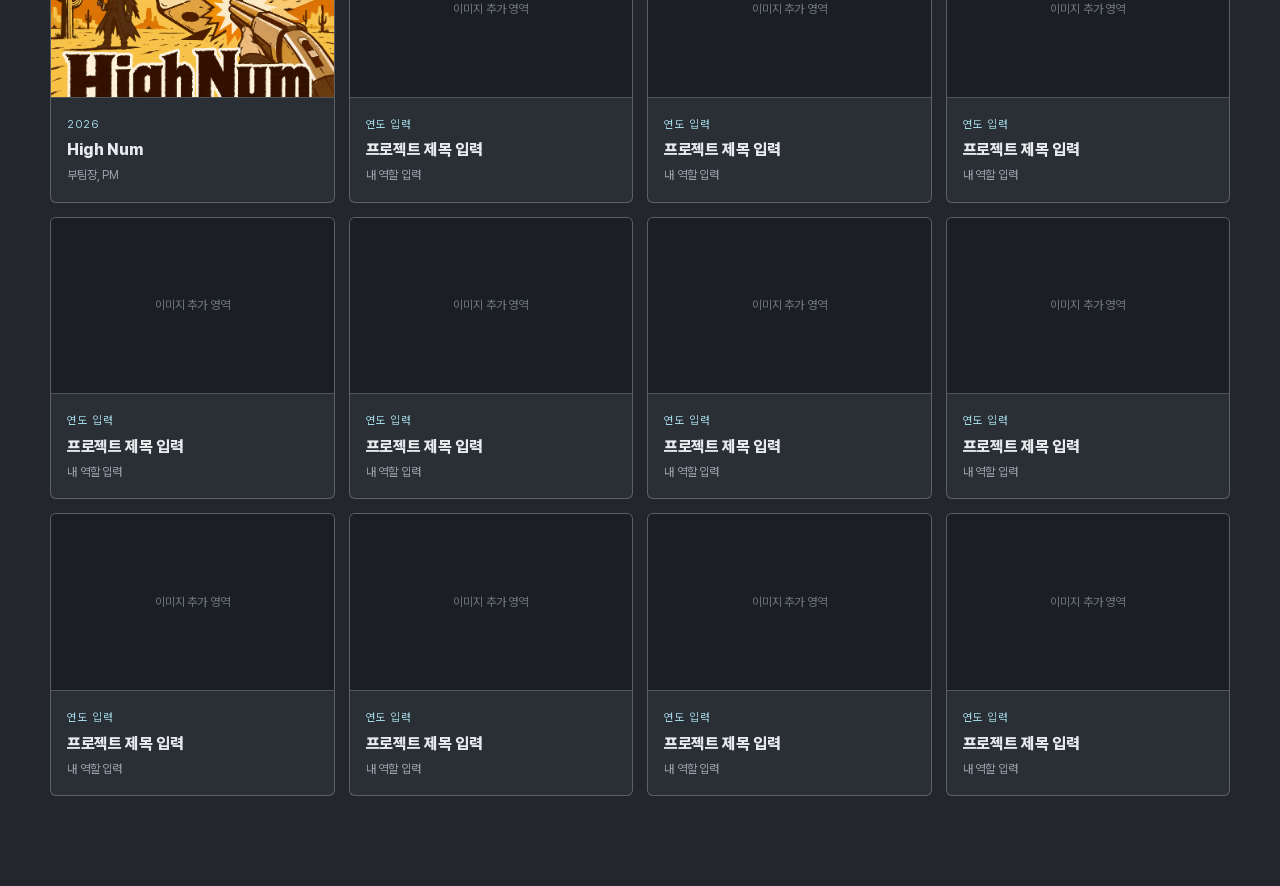
==== commit f5b02001: "메인 가운데를 밝은 구역으로 — 특기 사항을 흰 띠로 큰 화면(어두움) → 특기 사항(밝음) → 프로젝트 더보기(어두움) 로 구역이 번갈아 나오게 .on-light 위치를 옮김. " ====
--- a/index.html
+++ b/index.html
@@ -40,7 +40,7 @@
     </div>
   </section>
 
-  <section class="spec" id="spec">
+  <section class="spec on-light" id="spec">
     <div class="wrap">
       <p class="label">SPECIALTY</p>
       <h2 class="sec-title" data-ico="award">특기 <b>사항</b></h2>
@@ -48,7 +48,7 @@
     </div>
   </section>
 
-  <section class="more on-light" id="projects">
+  <section class="more" id="projects">
     <div class="wrap">
       <h2 class="more-title" data-ico="grid">프로젝트 <b>더보기</b></h2>
       <div class="proj-grid" id="project-grid"></div>
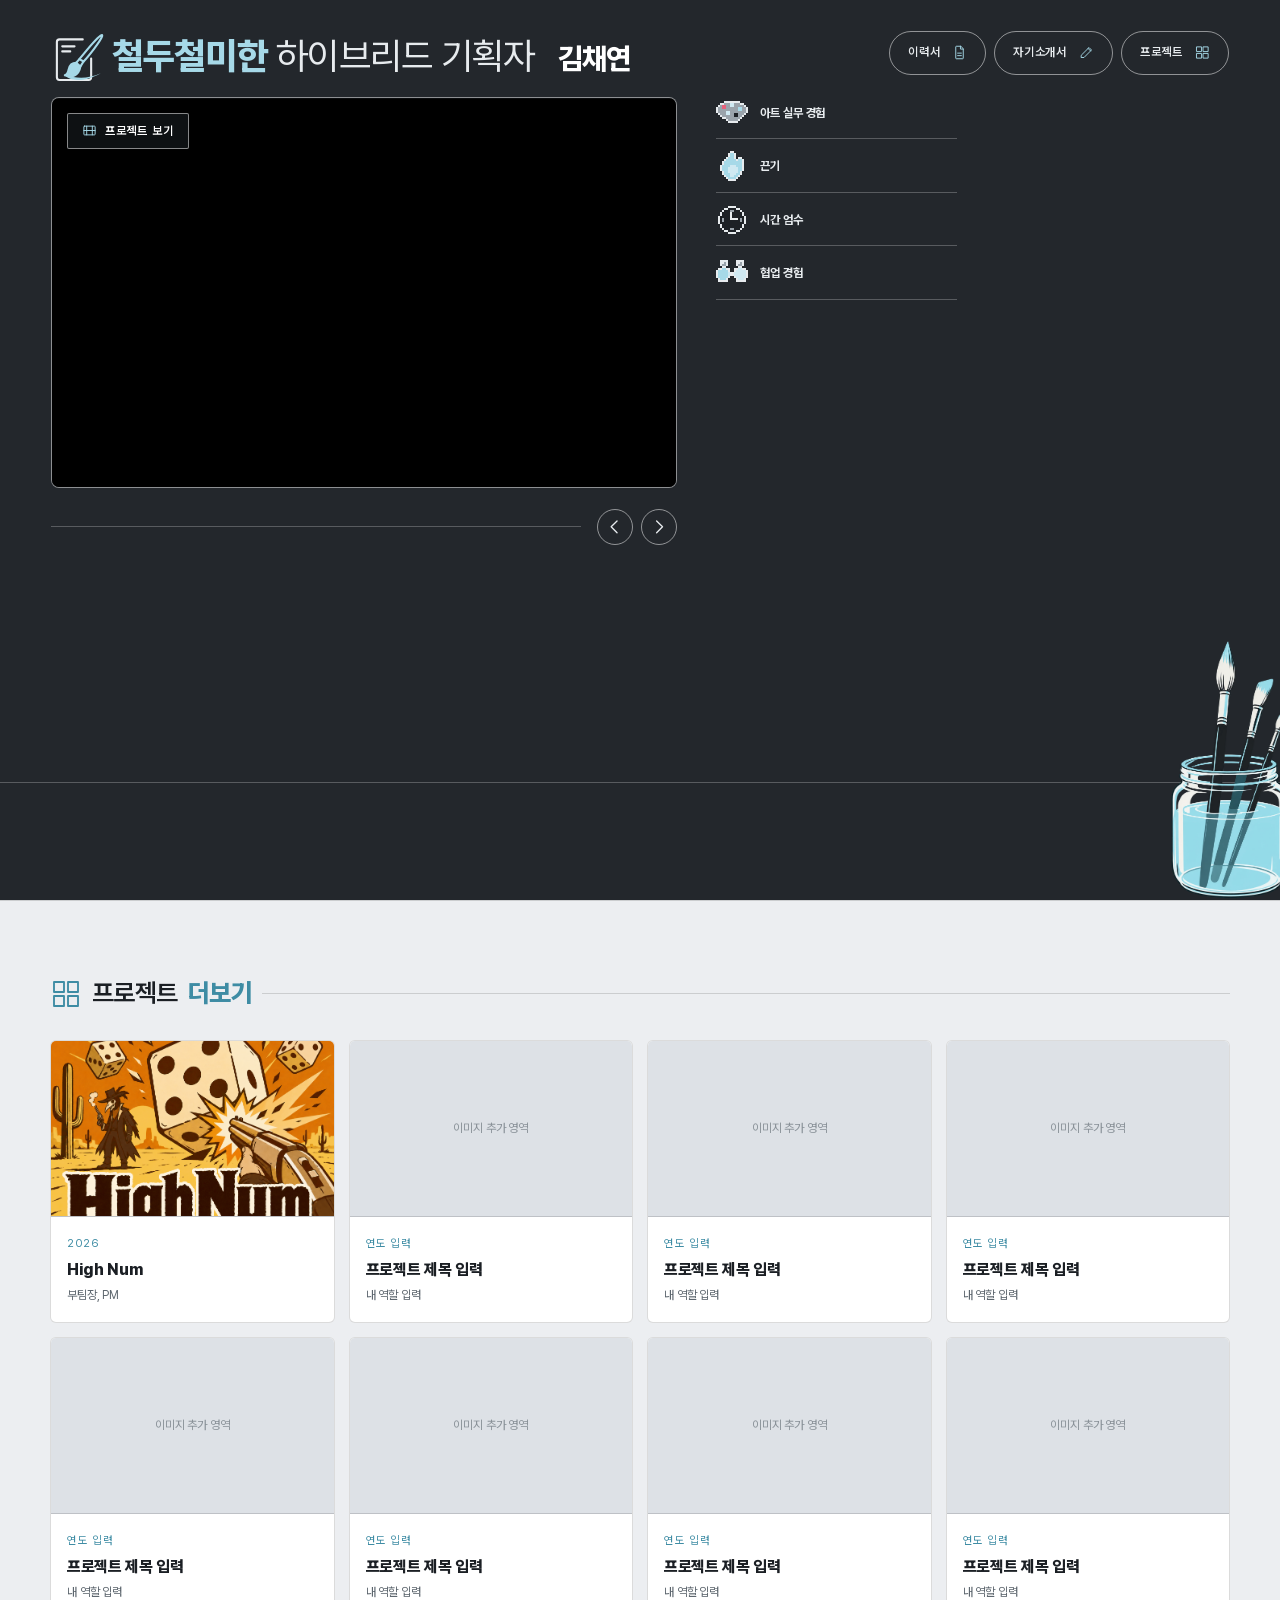
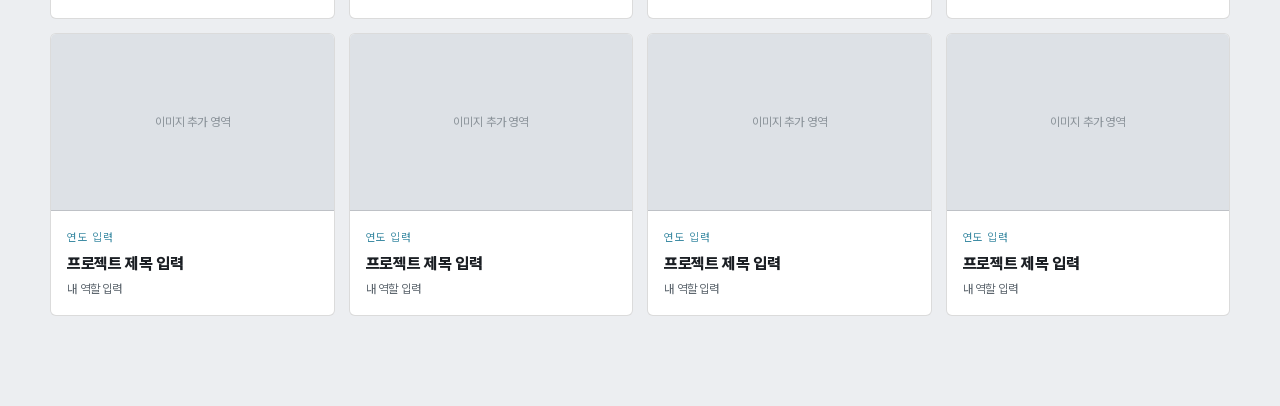
==== commit a10c2581: "특기 사항을 첫 화면 오른쪽으로 올리고 누르면 설명이 열리게 - 히어로 격자: 윗줄 = 제목 + 알약 버튼(가로), 아랫줄 = 영상 + 특기 목록 - 항목을 누르면 옆에 하늘색 설" ====
--- a/index.html
+++ b/index.html
@@ -37,18 +37,15 @@
         <a class="frame-pill" href="cover-letter.html" data-ico="pen">자기소개서</a>
         <a class="frame-pill" href="#projects" data-ico="grid">프로젝트</a>
       </div>
+      <div class="hero-spec">
+        <ul class="spec-list" id="spec-list"></ul>
+        <div class="spec-panel" id="spec-panel" hidden></div>
+      </div>
     </div>
+    <img class="frame-deco" src="assets/images/brush-jar.webp" alt="" aria-hidden="true">
   </section>
 
-  <section class="spec on-light" id="spec">
-    <div class="wrap">
-      <p class="label">SPECIALTY</p>
-      <h2 class="sec-title" data-ico="award">특기 <b>사항</b></h2>
-      <div class="spec-grid" id="specialties"></div>
-    </div>
-  </section>
-
-  <section class="more" id="projects">
+  <section class="more on-light" id="projects">
     <div class="wrap">
       <h2 class="more-title" data-ico="grid">프로젝트 <b>더보기</b></h2>
       <div class="proj-grid" id="project-grid"></div>
--- a/assets/style.css
+++ b/assets/style.css
@@ -28,7 +28,7 @@
   --fs-lead:16px;
   --fs-h2:clamp(19px,2vw,30px);
   --fs-h1:clamp(25px,3vw,44px);
-  --fs-hero:clamp(24px,3.4vw,56px);
+  --fs-hero:clamp(22px,2.9vw,46px);
   --ls:.14em;          /* 작은 라벨 자간 */
 }
 
@@ -114,19 +114,29 @@
    어두운 무대 / 큰 화면 하나 / 오른쪽 알약 버튼 / 화면 위에 얹은 제목. */
 .hero-wrap{padding:0}
 /* 첫 화면은 가운데가 아니라 위쪽에 붙인다 */
-.frame{display:grid;align-items:start;min-height:100vh;min-height:100svh;background:var(--bg);
+/* 붓 그림이 오른쪽 아래에 깔리므로 기준점과 넘침 처리를 준다 */
+.frame{position:relative;overflow:hidden;
+  display:grid;align-items:start;min-height:100vh;min-height:100svh;background:var(--bg);
   padding:clamp(22px,3.4vh,52px) clamp(24px,4vw,72px) clamp(28px,4vw,64px)}
+/* 바닥 선 — 붓 그림이 이 선 위에 놓인 것처럼 보이게 */
+.frame:after{content:"";position:absolute;z-index:0;left:0;right:0;bottom:13%;
+  height:1px;background:var(--line)}
+/* 장식용 붓 그림 — 클릭을 막지 않는다 */
+.frame-deco{position:absolute;z-index:1;right:clamp(-20px,-1vw,0px);bottom:0;
+  width:clamp(130px,17vw,300px);height:auto;pointer-events:none;user-select:none}
+.frame-inner{position:relative;z-index:1}
 /* 제목은 윗줄, 영상과 버튼은 아랫줄에 나란히 → 버튼이 영상과 같은 높이에서 시작한다 */
-.frame-inner{--stage-w:min(100%,calc((100svh - 230px) * 1.6));
-  display:grid;grid-template-columns:minmax(0,1fr) clamp(140px,19%,260px);
+.frame-inner{--stage-w:min(100%,calc((100svh - 230px) * 1.45));
+  display:grid;grid-template-columns:minmax(0,1fr) minmax(0,.82fr);
   grid-template-rows:auto auto;gap:clamp(8px,1vw,16px) clamp(18px,3vw,56px);
   align-items:start;width:min(100%,1500px);margin-inline:auto}
 .frame-inner>.screen-title{grid-column:1;grid-row:1}
 .frame-left{grid-column:1;grid-row:2}
-.frame-right{grid-column:2;grid-row:2}
+.frame-right{grid-column:2;grid-row:1}
 
 /* 오른쪽 알약 버튼 */
-.frame-right{display:flex;flex-direction:column;gap:10px}
+.frame-right{display:flex;flex-wrap:wrap;gap:8px;justify-content:flex-end;align-items:center}
+.frame-pill{flex:0 1 auto}
 .frame-pill{display:flex;align-items:center;justify-content:space-between;gap:12px;
   min-height:44px;padding:10px 18px;
   border:1px solid var(--line-2);border-radius:999px;background:transparent;color:var(--text);
@@ -192,23 +202,30 @@
   stroke-linecap:round;stroke-linejoin:round}
 .arrow:hover{border-color:var(--accent);color:var(--accent)}
 
-/* 메인 가운데 — 특기 사항 (도트 아이콘은 옛 디자인에서 가져오고 색만 새 팔레트) */
-.spec{background:var(--bg);border-top:1px solid var(--line);
-  padding:clamp(44px,6vw,90px) 0}
-.spec-grid{display:grid;grid-template-columns:repeat(auto-fit,minmax(200px,1fr));
-  gap:clamp(12px,1.4vw,20px)}
-.spec-card{display:flex;flex-direction:column;align-items:flex-start;
-  padding:clamp(20px,2.2vw,30px);border:1px solid var(--line);border-radius:var(--radius);
-  background:var(--box);transition:border-color .15s ease}
-.spec-card:hover{border-color:var(--accent)}
-.spec-ico{display:block;margin-bottom:clamp(16px,2vw,26px)}
-.spec-eyebrow{color:var(--accent);font-size:var(--fs-label);font-weight:600;
+/* 첫 화면 오른쪽 — 특기 사항 목록 + 누르면 열리는 설명판 */
+.hero-spec{grid-column:2;grid-row:2;display:grid;
+  grid-template-columns:minmax(0,1fr) minmax(0,1.05fr);
+  gap:clamp(10px,1.4vw,22px);align-items:start;min-width:0}
+.spec-list{display:flex;flex-direction:column;gap:clamp(6px,.9vw,14px);min-width:0}
+.spec-item{display:flex;align-items:center;gap:clamp(8px,1vw,16px);width:100%;
+  padding:0 0 clamp(6px,.7vw,10px);border:0;border-bottom:1px solid var(--line);
+  background:none;color:var(--text);text-align:left;cursor:pointer;
+  transition:border-color .15s ease,color .15s ease}
+.spec-item:hover,.spec-item.on{border-bottom-color:var(--accent);color:var(--accent)}
+.spec-ico{display:block;flex:0 0 auto}
+.spec-name{font-size:var(--fs-small);font-weight:700;letter-spacing:-.01em;word-break:keep-all}
+/* 설명판 — 하늘색 쪽지 */
+.spec-panel{position:relative;padding:clamp(14px,1.4vw,22px);border-radius:var(--radius);
+  background:var(--accent);color:var(--accent-ink)}
+.spec-panel:before{content:"";position:absolute;left:clamp(-10px,-.7vw,-7px);top:clamp(16px,1.6vw,26px);
+  border:7px solid transparent;border-right-color:var(--accent);border-left:0}
+.spec-panel .spec-eyebrow{color:rgba(26,30,34,.6);font-size:var(--fs-label);font-weight:700;
   letter-spacing:var(--ls)}
-.spec-card h3{margin:8px 0 10px;font-size:var(--fs-lead);font-weight:800}
-.spec-detail{color:var(--sub);font-size:var(--fs-small);line-height:1.75;word-break:keep-all}
+.spec-panel h3{margin:6px 0 8px;font-size:var(--fs-lead);font-weight:800}
+.spec-panel .spec-detail{font-size:var(--fs-small);line-height:1.7;word-break:keep-all}
 
 /* 도트 아이콘 — 칸마다 선을 두르면 형체가 뭉개지므로 stroke 를 끈다 */
-.pixel{display:block;width:clamp(44px,4.4vw,64px);height:auto;shape-rendering:crispEdges}
+.pixel{display:block;width:clamp(26px,2.5vw,40px);height:auto;shape-rendering:crispEdges}
 .pixel,.pixel g,.pixel rect{stroke:none}
 .px-ink{fill:var(--text)}
 .px-cream{fill:var(--bg-2)}
@@ -228,7 +245,12 @@
   .frame-inner>.screen-title,.frame-left,.frame-right{grid-column:1}
   .frame-inner>.screen-title{grid-row:1}
   .frame-left{grid-row:2;max-width:100%}
-  .frame-right{grid-row:3}
+  .frame-right{grid-row:3;justify-content:flex-start}
+  .hero-spec{grid-column:1;grid-row:4;grid-template-columns:1fr}
+  .spec-panel:before{left:clamp(14px,4vw,24px);top:-7px;
+    border:7px solid transparent;border-bottom-color:var(--accent);border-top:0}
+  .frame-deco{width:120px;opacity:.5}
+  .frame:after{display:none}
   .frame-right{flex-direction:row;flex-wrap:wrap;padding-top:0}
   .frame-pill{flex:1 1 30%}
   .screen-title{gap:4px 16px}
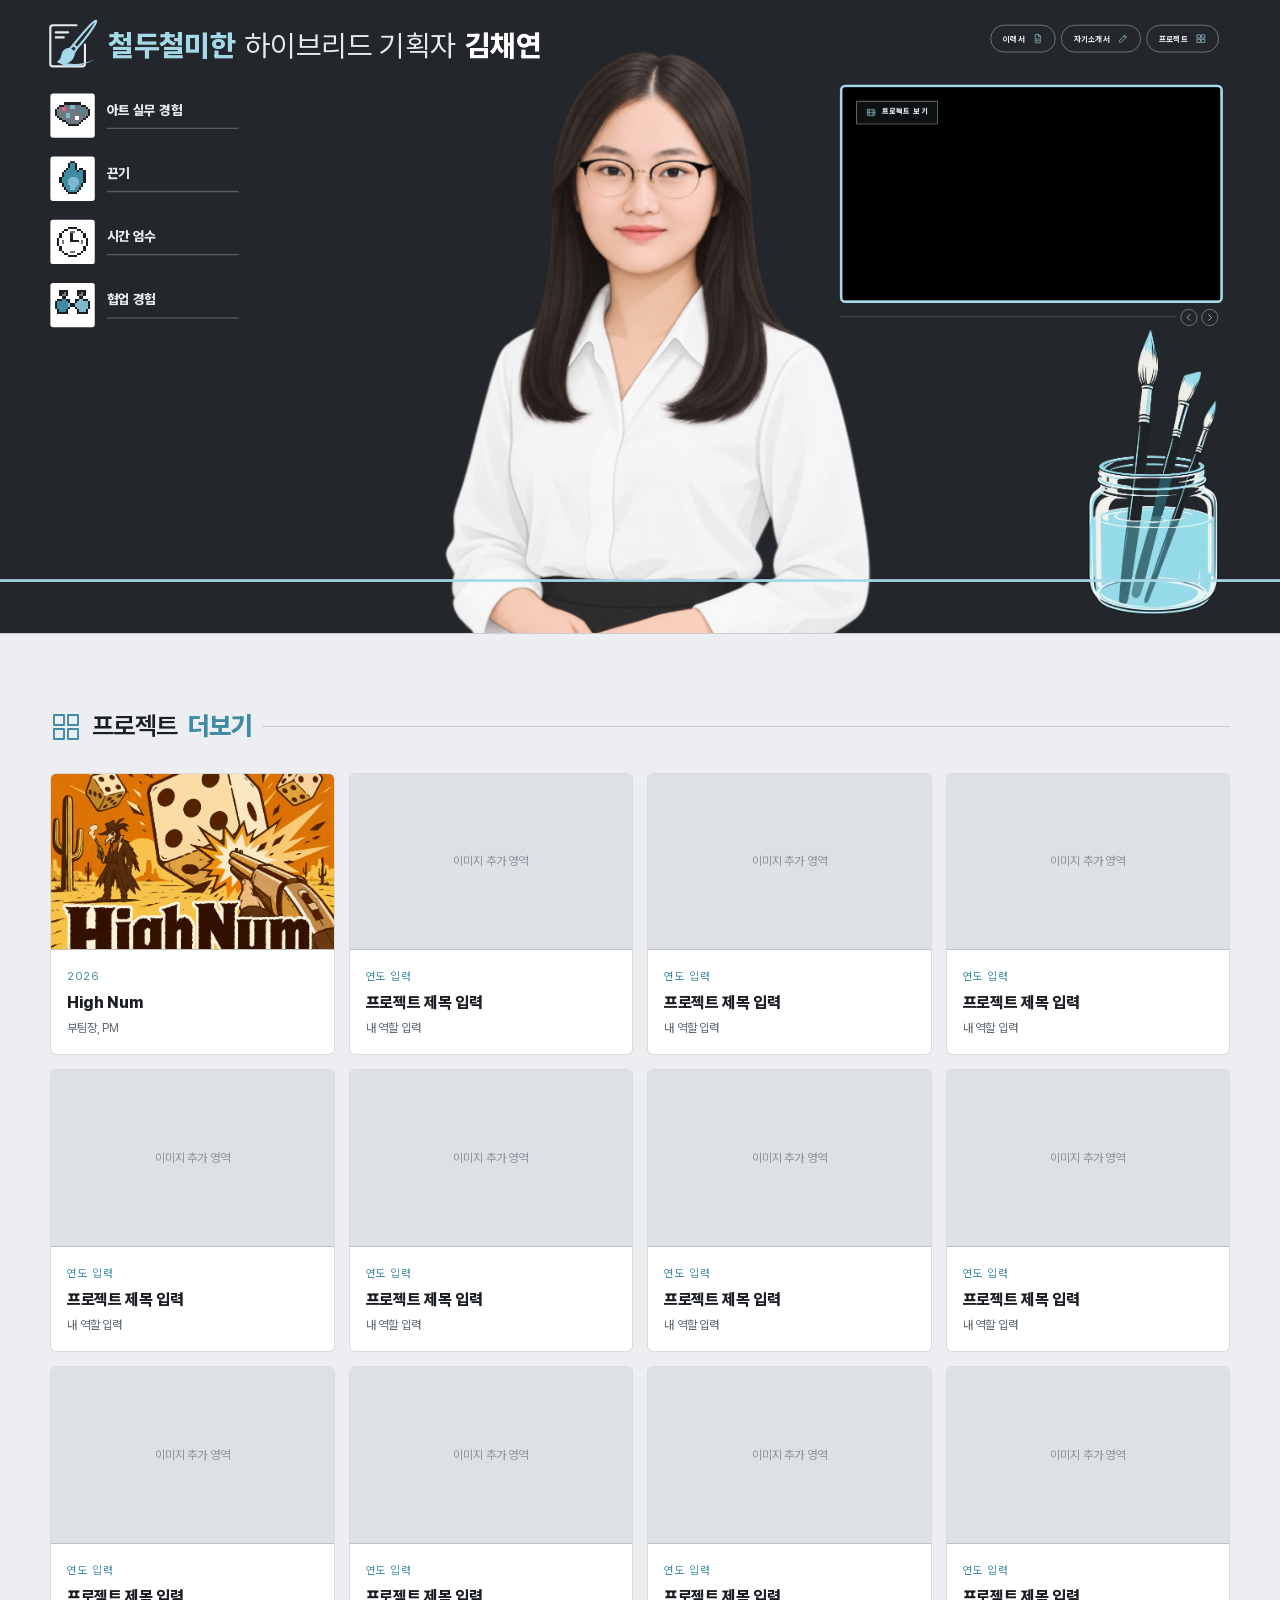
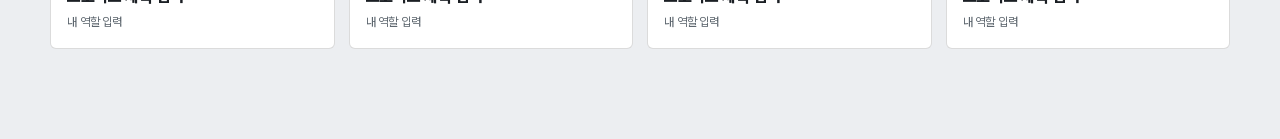
==== commit e977aaf7: "메인 첫 화면을 피그마 좌표 그대로 재구성 - 1905x942 캔버스(.stage-fx)에 요소를 절대 좌표로 배치하고   app.js 가 --k(칸 너비÷1905)로 통째로 축소" ====
--- a/index.html
+++ b/index.html
@@ -13,36 +13,43 @@
 
 <main id="main" class="hero-wrap">
   <section class="frame">
-    <div class="frame-inner">
-      <div class="screen-title">
-        <p class="t-sm" data-ico="hybrid"><b>철두철미한</b> 하이브리드 기획자</p>
-        <p class="t-lg">김채연</p>
+    <!-- 피그마 1905x942 캔버스를 그대로 옮긴 무대. 좌표는 assets/style.css 참고 -->
+    <div class="stage-fx" id="stage-fx">
+      <div class="fx-head">
+        <span class="fx-ico" data-ico="hybrid"></span>
+        <p class="fx-t1">철두철미한</p>
+        <p class="fx-t2">하이브리드 기획자</p>
+        <p class="fx-t3">김채연</p>
       </div>
-      <div class="frame-left">
-        <div class="frame-screen">
-          <div class="screen" id="stage"></div>
-          <a class="nav-label" id="stage-link" href="project.html" data-ico="film">프로젝트 보기</a>
-        </div>
-        <div class="frame-nav">
-          <button type="button" class="arrow" data-dir="-1" aria-label="이전 프로젝트">
-            <svg viewBox="0 0 24 24" aria-hidden="true"><path d="M15 4 7 12l8 8"/></svg>
-          </button>
-          <button type="button" class="arrow" data-dir="1" aria-label="다음 프로젝트">
-            <svg viewBox="0 0 24 24" aria-hidden="true"><path d="M9 4l8 8-8 8"/></svg>
-          </button>
-        </div>
-      </div>
-      <div class="frame-right">
+
+      <div class="fx-nav">
         <a class="frame-pill" href="resume.html" data-ico="doc">이력서</a>
         <a class="frame-pill" href="cover-letter.html" data-ico="pen">자기소개서</a>
         <a class="frame-pill" href="#projects" data-ico="grid">프로젝트</a>
       </div>
-      <div class="hero-spec">
-        <ul class="spec-list" id="spec-list"></ul>
-        <div class="spec-panel" id="spec-panel" hidden></div>
+
+      <ul class="fx-spec" id="spec-list"></ul>
+      <div class="fx-panel" id="spec-panel" hidden></div>
+
+      <div class="fx-screen">
+        <div class="screen" id="stage"></div>
+        <a class="nav-label" id="stage-link" href="project.html" data-ico="film">프로젝트 보기</a>
       </div>
+
+      <div class="fx-rail"></div>
+      <div class="fx-arrows">
+        <button type="button" class="arrow" data-dir="-1" aria-label="이전 프로젝트">
+          <svg viewBox="0 0 24 24" aria-hidden="true"><path d="M15 4 7 12l8 8"/></svg>
+        </button>
+        <button type="button" class="arrow" data-dir="1" aria-label="다음 프로젝트">
+          <svg viewBox="0 0 24 24" aria-hidden="true"><path d="M9 4l8 8-8 8"/></svg>
+        </button>
+      </div>
+
+      <img class="fx-portrait" src="assets/images/portrait.webp" alt="" aria-hidden="true">
+      <img class="fx-brush" src="assets/images/brush-jar.webp" alt="" aria-hidden="true">
+      <div class="fx-ground"></div>
     </div>
-    <img class="frame-deco" src="assets/images/brush-jar.webp" alt="" aria-hidden="true">
   </section>
 
   <section class="more on-light" id="projects">
--- a/assets/style.css
+++ b/assets/style.css
@@ -110,128 +110,102 @@
 .btn.ghost{border-color:var(--line-2);background:transparent;color:var(--text)}
 .btn.ghost:hover{border-color:var(--accent);color:var(--accent)}
 
-/* ========== 메인 ==========
-   어두운 무대 / 큰 화면 하나 / 오른쪽 알약 버튼 / 화면 위에 얹은 제목. */
+/* ========== 메인 — 피그마 좌표 그대로 ==========
+   1905x942 캔버스에 요소를 절대 좌표로 놓고, 화면 폭에 맞춰 통째로 축소한다.
+   (--k 는 app.js 가 '칸 너비 ÷ 1905' 로 넣는다) */
 .hero-wrap{padding:0}
-/* 첫 화면은 가운데가 아니라 위쪽에 붙인다 */
-/* 붓 그림이 오른쪽 아래에 깔리므로 기준점과 넘침 처리를 준다 */
-.frame{position:relative;overflow:hidden;
-  display:grid;align-items:start;min-height:100vh;min-height:100svh;background:var(--bg);
-  padding:clamp(22px,3.4vh,52px) clamp(24px,4vw,72px) clamp(28px,4vw,64px)}
-/* 바닥 선 — 붓 그림이 이 선 위에 놓인 것처럼 보이게 */
-.frame:after{content:"";position:absolute;z-index:0;left:0;right:0;bottom:13%;
-  height:1px;background:var(--line)}
-/* 장식용 붓 그림 — 클릭을 막지 않는다 */
-.frame-deco{position:absolute;z-index:1;right:clamp(-20px,-1vw,0px);bottom:0;
-  width:clamp(130px,17vw,300px);height:auto;pointer-events:none;user-select:none}
-.frame-inner{position:relative;z-index:1}
-/* 제목은 윗줄, 영상과 버튼은 아랫줄에 나란히 → 버튼이 영상과 같은 높이에서 시작한다 */
-.frame-inner{--stage-w:min(100%,calc((100svh - 230px) * 1.45));
-  display:grid;grid-template-columns:minmax(0,1fr) minmax(0,.82fr);
-  grid-template-rows:auto auto;gap:clamp(8px,1vw,16px) clamp(18px,3vw,56px);
-  align-items:start;width:min(100%,1500px);margin-inline:auto}
-.frame-inner>.screen-title{grid-column:1;grid-row:1}
-.frame-left{grid-column:1;grid-row:2}
-.frame-right{grid-column:2;grid-row:1}
-
-/* 오른쪽 알약 버튼 */
-.frame-right{display:flex;flex-wrap:wrap;gap:8px;justify-content:flex-end;align-items:center}
-.frame-pill{flex:0 1 auto}
-.frame-pill{display:flex;align-items:center;justify-content:space-between;gap:12px;
-  min-height:44px;padding:10px 18px;
-  border:1px solid var(--line-2);border-radius:999px;background:transparent;color:var(--text);
-  font-size:var(--fs-small);font-weight:600;letter-spacing:.06em;line-height:1.1;text-align:center;
-  transition:border-color .15s ease,background .15s ease,color .15s ease}
-.frame-pill:hover{border-color:var(--accent);background:var(--accent);color:var(--accent-ink)}
-/* 아이콘이 먼저 들어가므로 순서를 뒤집어 글자를 왼쪽에 둔다 */
-.frame-pill .ico{order:2;color:var(--accent)}
-.frame-pill:hover .ico{color:var(--accent-ink)}
-
-/* 큰 화면 — 제목과 화살표까지 한 화면에 들어오도록 세로 기준으로도 묶는다
-   (16:10 비율을 지키려면 높이가 아니라 가로폭을 줄여야 한다) */
-.frame-left{min-width:0;max-width:var(--stage-w)}
-.frame-screen{position:relative}
-.screen{position:relative;overflow:hidden;aspect-ratio:16/10;
-  border:1px solid var(--line-2);border-radius:var(--radius-lg);background:var(--screen)}
+.frame{position:relative;overflow:hidden;background:var(--bg);
+  height:calc(942px * var(--k,1))}
+.stage-fx{position:absolute;left:0;top:0;width:1905px;height:942px;
+  transform:scale(var(--k,1));transform-origin:0 0}
+.stage-fx>*{position:absolute;margin:0}
+
+/* 제목 줄 — 아이콘(66,25) + 글자 3개 */
+.fx-head{left:66px;top:25px;display:flex;align-items:center;gap:14px}
+.fx-head .ico{width:81px;height:81px}
+.fx-head p{font-size:44px;line-height:1.2;white-space:nowrap}
+.fx-t1{color:var(--accent);font-weight:800}
+.fx-t2{color:var(--text);font-weight:400}
+.fx-t3{color:#fff;font-weight:800}
+
+/* 바로가기 버튼 (1474,37) */
+.fx-nav{left:1474px;top:37px;display:flex;gap:8px}
+
+/* 특기 사항 목록 (75,139) — 항목 간격 94px */
+.fx-spec{left:75px;top:139px;display:flex;flex-direction:column;gap:28px}
+.spec-item{display:flex;align-items:flex-start;gap:18px;width:280px;height:66px;
+  padding:0;border:0;background:none;color:var(--text);text-align:left;cursor:pointer;
+  transition:color .15s ease}
+.spec-ico{display:grid;place-items:center;flex:0 0 auto;width:66px;height:66px;
+  border-radius:4px;background:#fff}
+.spec-name{flex:1 1 auto;padding:13px 0 14px;border-bottom:2px solid var(--line);
+  font-size:20px;font-weight:800;line-height:24px;white-space:nowrap}
+.spec-item:hover,.spec-item.on{color:var(--accent)}
+.spec-item:hover .spec-name,.spec-item.on .spec-name{border-bottom-color:var(--accent)}
+
+/* 설명판 (383,143) + 왼쪽 꼬리 (355,157) */
+.fx-panel{left:383px;top:143px;width:315px;padding:22px;border-radius:22px;
+  background:var(--accent);color:var(--accent-ink)}
+.fx-panel:before{content:"";position:absolute;left:-28px;top:14px;
+  width:0;height:0;border:9.5px solid transparent;border-right:28px solid var(--accent);border-left:0}
+.fx-panel .spec-eyebrow{color:rgba(26,30,34,.6);font-size:11px;font-weight:700;letter-spacing:.14em}
+.fx-panel h3{margin:8px 0;font-size:16px;font-weight:800;line-height:19px}
+.fx-panel .spec-detail{font-size:12px;line-height:14px}
+
+/* 영상 (1250,126) 570x325 */
+.fx-screen{left:1250px;top:126px;width:570px;height:325px;overflow:hidden;
+  border:4px solid var(--accent);border-radius:8px;background:#000}
+.screen{position:absolute;inset:0;overflow:hidden;background:var(--screen)}
 .screen-media{position:absolute;inset:0;display:block;overflow:hidden}
-/* 16:9 영상을 16:10 화면에 꽉 차게 덮는다. 클릭은 위의 링크가 받는다.
-   칸을 억지로 늘리면 유튜브가 그 안에서 영상을 레터박스로 깔아 테두리에
-   빈 띠가 생긴다. 그래서 iframe 자체를 정확히 16:9로 두고 칸보다 크게 키운다. */
+/* 16:9 영상을 칸에 꽉 차게 덮는다 */
 .screen-video{position:absolute;top:50%;left:50%;transform:translate(-50%,-50%);
   width:auto;height:100%;aspect-ratio:16/9;min-width:100%;border:0;background:#000;
   object-fit:cover;pointer-events:none}
 .screen-img{display:block;width:100%;height:100%;object-fit:cover}
 .screen-go{position:absolute;inset:0;z-index:1;display:block;cursor:pointer}
 .screen-empty{display:grid;place-items:center;width:100%;height:100%;padding:5%;
-  color:var(--dim);font-size:var(--fs-small);text-align:center}
-
-/* 제목 — 한 줄: 이름(왼쪽) · 문구(그 옆) · 프로젝트 보기(영상 오른쪽 끝). 밑선 맞춤. */
-.screen-title{display:flex;align-items:baseline;flex-wrap:wrap;
-  gap:4px clamp(14px,1.8vw,32px);width:100%;max-width:var(--stage-w);margin:0}
-.t-sm,.t-lg{margin:0}
-/* flex 로 두면 아이콘 아래끝이 문구의 밑선이 되어 이름과 어긋난다.
-   글자 흐름 안에 inline 으로 두어 문구의 글자 밑선을 유지한다. */
-.t-sm{color:var(--text);font-size:var(--fs-hero);font-weight:400;line-height:1.1;
-  letter-spacing:-.02em}
-/* 문구 앞 아이콘은 글자보다 크게 */
-.t-sm .ico{width:1.45em;height:1.45em;margin-right:.18em;vertical-align:-.42em}
-.t-sm b{color:var(--accent);font-weight:800}
-.t-lg{color:#fff;font-size:clamp(20px,2.3vw,38px);font-weight:800;line-height:1.1;
-  letter-spacing:-.02em}
-
-/* 아래 좌우 화살표 */
-.frame-nav{display:flex;align-items:center;justify-content:flex-end;gap:8px;
-  margin:clamp(14px,1.6vw,24px) 0 0}
-.frame-nav:before{content:"";flex:1 1 auto;height:1px;background:var(--line);margin-right:8px}
-.nav-label{display:inline-flex;align-items:center;gap:8px;
-  color:var(--sub);font-size:var(--fs-small);font-weight:600;letter-spacing:.08em;
-  transition:color .15s ease}
-/* 영상 왼쪽 위 모서리에 얹는다 (.frame-screen 은 위에서 position:relative) */
-.frame-screen .nav-label{position:absolute;z-index:3;
-  left:clamp(10px,1.2vw,20px);top:clamp(10px,1.2vw,20px);
-  padding:7px 14px;border:1px solid var(--line-2);border-radius:2px;
-  background:rgba(27,31,36,.55);color:#fff;
-  -webkit-backdrop-filter:blur(4px);backdrop-filter:blur(4px)}
-.frame-screen .nav-label:hover{border-color:var(--accent);color:var(--accent)}
-.nav-label .ico{color:var(--accent)}
-.nav-label:hover{color:var(--accent)}
-.arrow{display:grid;place-items:center;flex:0 0 auto;width:36px;aspect-ratio:1;padding:0;
+  color:var(--dim);font-size:12px;text-align:center}
+.nav-label{position:absolute;z-index:3;left:20px;top:20px;
+  display:inline-flex;align-items:center;gap:8px;padding:7px 14px;
+  border:1px solid var(--line-2);border-radius:2px;background:rgba(27,31,36,.55);
+  color:#fff;font-size:11px;font-weight:700;letter-spacing:.08em;
+  -webkit-backdrop-filter:blur(4px);backdrop-filter:blur(4px);
+  transition:border-color .15s ease,color .15s ease}
+.nav-label .ico{width:15px;height:15px;color:var(--accent)}
+.nav-label:hover{border-color:var(--accent);color:var(--accent)}
+
+/* 영상 아래 선 (1250,471) + 화살표 (1757,460)(1788,460) */
+.fx-rail{left:1250px;top:471px;width:500px;height:1px;background:var(--line)}
+.fx-arrows{left:1757px;top:460px;display:flex;gap:6px}
+.arrow{display:grid;place-items:center;width:25px;height:25px;padding:0;
   border:1px solid var(--line-2);border-radius:50%;background:transparent;
   cursor:pointer;color:var(--text);transition:border-color .15s ease,color .15s ease}
-.arrow svg{display:block;width:52%;height:52%;fill:none;stroke:currentColor;stroke-width:1.8;
+.arrow svg{display:block;width:56%;height:56%;fill:none;stroke:currentColor;stroke-width:1.8;
   stroke-linecap:round;stroke-linejoin:round}
 .arrow:hover{border-color:var(--accent);color:var(--accent)}
 
-/* 첫 화면 오른쪽 — 특기 사항 목록 + 누르면 열리는 설명판 */
-.hero-spec{grid-column:2;grid-row:2;display:grid;
-  grid-template-columns:minmax(0,1fr) minmax(0,1.05fr);
-  gap:clamp(10px,1.4vw,22px);align-items:start;min-width:0}
-.spec-list{display:flex;flex-direction:column;gap:clamp(6px,.9vw,14px);min-width:0}
-.spec-item{display:flex;align-items:center;gap:clamp(8px,1vw,16px);width:100%;
-  padding:0 0 clamp(6px,.7vw,10px);border:0;border-bottom:1px solid var(--line);
-  background:none;color:var(--text);text-align:left;cursor:pointer;
-  transition:border-color .15s ease,color .15s ease}
-.spec-item:hover,.spec-item.on{border-bottom-color:var(--accent);color:var(--accent)}
-.spec-ico{display:block;flex:0 0 auto}
-.spec-name{font-size:var(--fs-small);font-weight:700;letter-spacing:-.01em;word-break:keep-all}
-/* 설명판 — 하늘색 쪽지 */
-.spec-panel{position:relative;padding:clamp(14px,1.4vw,22px);border-radius:var(--radius);
-  background:var(--accent);color:var(--accent-ink)}
-.spec-panel:before{content:"";position:absolute;left:clamp(-10px,-.7vw,-7px);top:clamp(16px,1.6vw,26px);
-  border:7px solid transparent;border-right-color:var(--accent);border-left:0}
-.spec-panel .spec-eyebrow{color:rgba(26,30,34,.6);font-size:var(--fs-label);font-weight:700;
-  letter-spacing:var(--ls)}
-.spec-panel h3{margin:6px 0 8px;font-size:var(--fs-lead);font-weight:800}
-.spec-panel .spec-detail{font-size:var(--fs-small);line-height:1.7;word-break:keep-all}
+/* 그림 두 장 + 바닥 선 */
+.fx-portrait{left:578px;top:56px;width:780px;height:auto}
+.fx-brush{left:1460px;top:487px;width:360px;height:auto}
+.fx-ground{left:0;top:862px;width:1905px;height:4px;background:var(--accent)}
+
+/* 알약 버튼 */
+.frame-pill{display:flex;align-items:center;gap:12px;padding:12px 18px;
+  border:1px solid var(--line-2);border-radius:999px;background:transparent;color:var(--text);
+  font-size:12px;font-weight:700;letter-spacing:.06em;line-height:1;white-space:nowrap;
+  transition:border-color .15s ease,background .15s ease,color .15s ease}
+.frame-pill .ico{order:2;width:15px;height:15px;color:var(--accent)}
+.frame-pill:hover{border-color:var(--accent);background:var(--accent);color:var(--accent-ink)}
+.frame-pill:hover .ico{color:var(--accent-ink)}
 
 /* 도트 아이콘 — 칸마다 선을 두르면 형체가 뭉개지므로 stroke 를 끈다 */
-.pixel{display:block;width:clamp(26px,2.5vw,40px);height:auto;shape-rendering:crispEdges}
+.pixel{display:block;width:52px;height:auto;shape-rendering:crispEdges}
 .pixel,.pixel g,.pixel rect{stroke:none}
-.px-ink{fill:var(--text)}
-.px-cream{fill:var(--bg-2)}
-.px-sand,.px-skin{fill:var(--sub)}
-.px-orange,.px-blue{fill:var(--accent)}
-.px-yellow,.px-green{fill:var(--accent-soft)}
+.px-ink{fill:#1b1f24}
+.px-cream{fill:#ffffff}
+.px-sand,.px-skin{fill:#6f777f}
+.px-orange,.px-blue{fill:#3e8ca4}
+.px-yellow,.px-green{fill:#7fb9cc}
 .px-red{fill:var(--rose)}
 
 /* 메인 아래 — 프로젝트 더보기 */
@@ -239,21 +213,34 @@
   padding:clamp(44px,6vw,96px) 0 clamp(50px,7vw,110px)}
 .more-title{margin-bottom:clamp(18px,2.4vw,30px)}
 
-@media(max-width:760px){
-  .frame{min-height:0;padding:26px var(--side) 30px}
-  .frame-inner{grid-template-columns:1fr;gap:14px}
-  .frame-inner>.screen-title,.frame-left,.frame-right{grid-column:1}
-  .frame-inner>.screen-title{grid-row:1}
-  .frame-left{grid-row:2;max-width:100%}
-  .frame-right{grid-row:3;justify-content:flex-start}
-  .hero-spec{grid-column:1;grid-row:4;grid-template-columns:1fr}
-  .spec-panel:before{left:clamp(14px,4vw,24px);top:-7px;
-    border:7px solid transparent;border-bottom-color:var(--accent);border-top:0}
-  .frame-deco{width:120px;opacity:.5}
-  .frame:after{display:none}
-  .frame-right{flex-direction:row;flex-wrap:wrap;padding-top:0}
-  .frame-pill{flex:1 1 30%}
-  .screen-title{gap:4px 16px}
+/* 좁은 화면 — 캔버스 축소 대신 세로로 쌓는다 */
+@media(max-width:900px){
+  .frame{height:auto;padding:26px var(--side) 34px}
+  .stage-fx{position:static;width:auto;height:auto;transform:none;
+    display:flex;flex-direction:column;gap:18px}
+  .stage-fx>*{position:static;left:auto;top:auto}
+  /* 안쪽에 절대 위치 자식이 있는 칸은 기준점을 유지해야 한다
+     (풀어 두면 .screen-go 가 화면 전체를 덮어 버린다) */
+  .fx-screen,.fx-panel{position:relative}
+  .fx-head{flex-wrap:wrap;gap:8px 12px}
+  .fx-head .ico{width:42px;height:42px}
+  .fx-head p{font-size:24px}
+  .fx-nav{flex-wrap:wrap}
+  .frame-pill{flex:1 1 30%;justify-content:center}
+  .fx-screen{width:100%;height:auto;aspect-ratio:570/325;border-width:2px}
+  .fx-rail{display:none}
+  .fx-arrows{align-self:flex-end}
+  .fx-spec{gap:14px}
+  .spec-item{width:100%;height:auto}
+  .spec-ico{width:46px;height:46px}
+  .pixel{width:36px}
+  .spec-name{font-size:15px;line-height:20px;padding:6px 0 8px;white-space:normal}
+  .fx-panel{width:100%;border-radius:14px}
+  .fx-panel:before{left:24px;top:-18px;
+    border:9.5px solid transparent;border-bottom:18px solid var(--accent);border-top:0}
+  .fx-portrait{width:62%;align-self:center}
+  .fx-brush{width:38%;align-self:flex-end}
+  .fx-ground{width:100%;height:3px}
 }
 
 /* ========== 프로젝트 상세 ==========
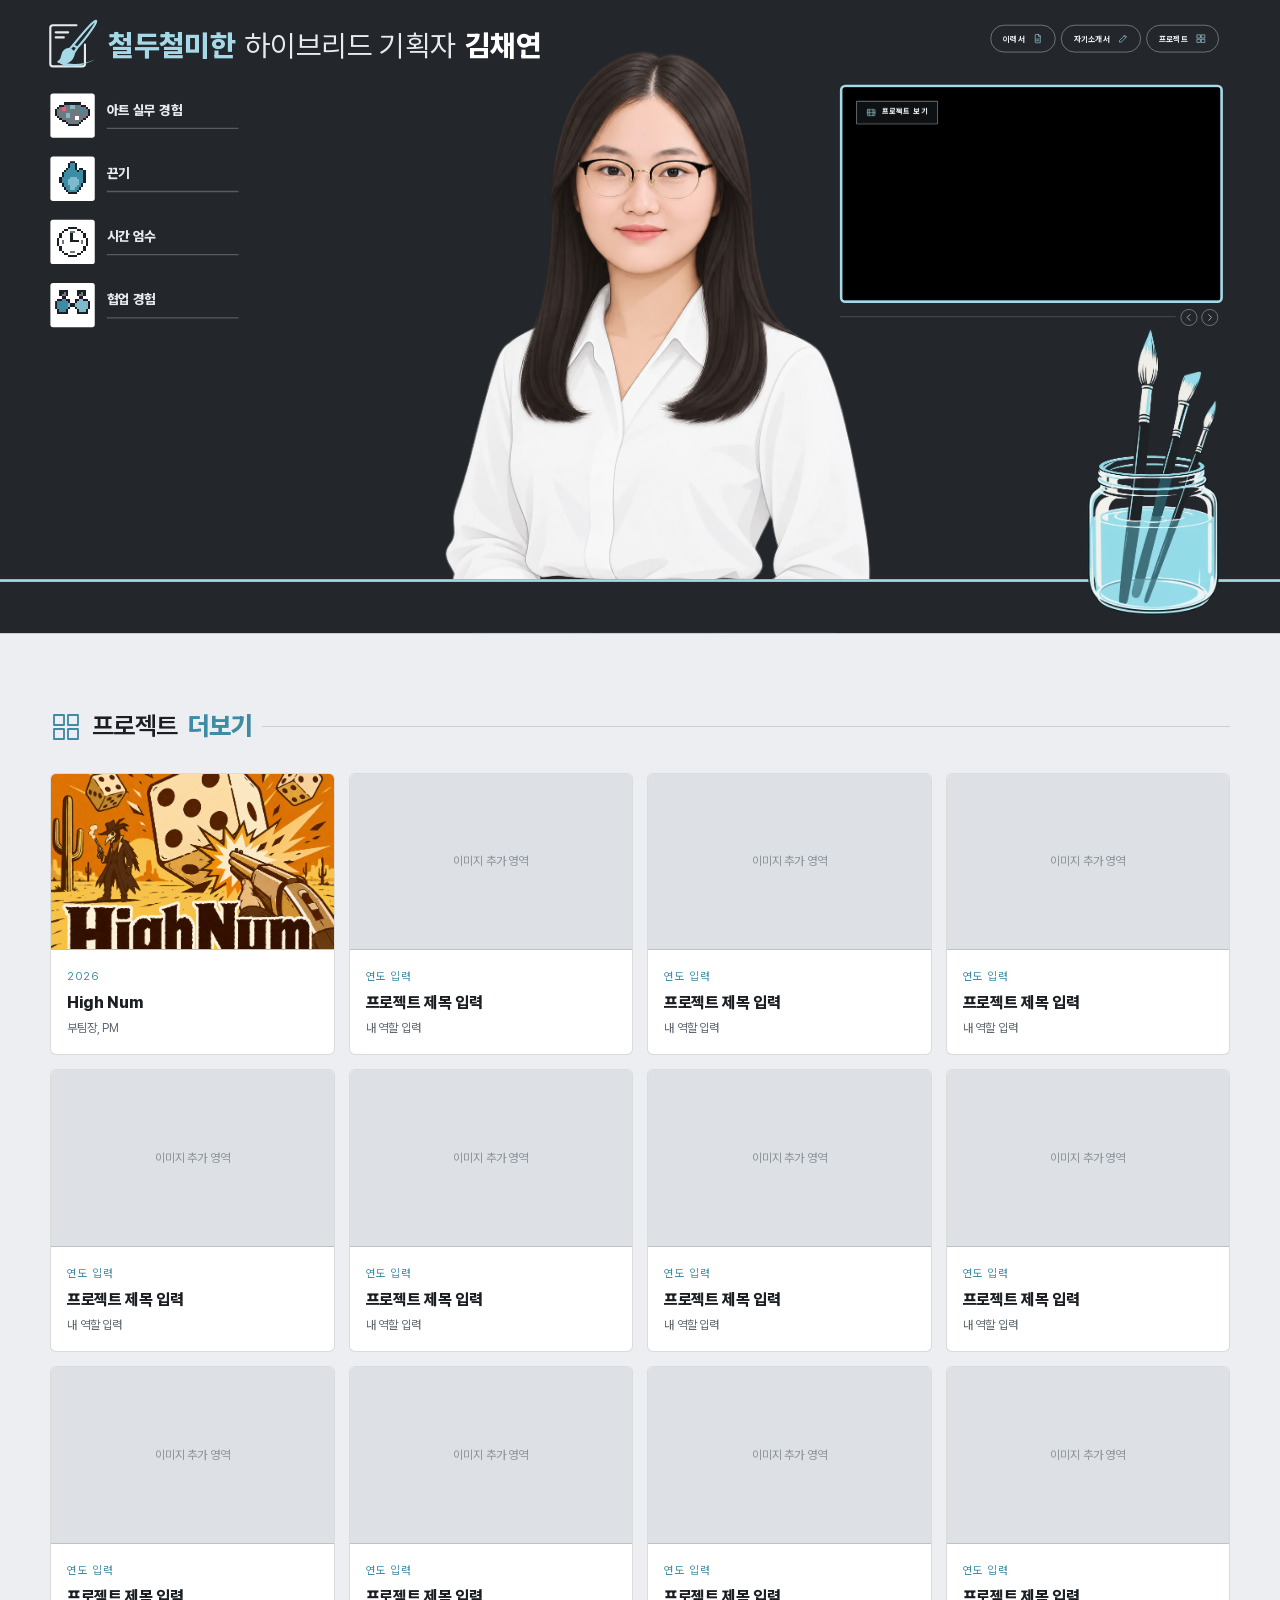
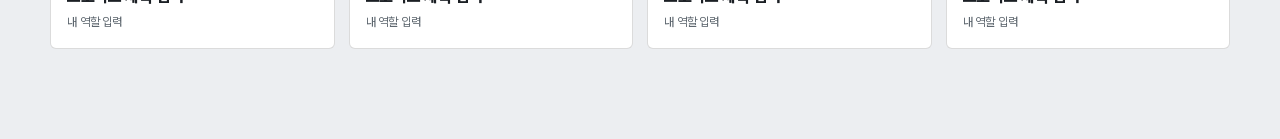
==== commit 219b6cb3: "바닥 띠 복원 — 초상화 밑동을 자르고 붓은 선을 넘게 피그마에 있던 #23272c 1905x80 띠(0,862)를 빠뜨려서 그림이 아래까지 그대로 보였다. 띠를 넣고 쌓이는 순서" ====
--- a/index.html
+++ b/index.html
@@ -29,7 +29,11 @@
       </div>
 
       <ul class="fx-spec" id="spec-list"></ul>
-      <div class="fx-panel" id="spec-panel" hidden></div>
+
+      <img class="fx-portrait" src="assets/images/portrait.webp" alt="" aria-hidden="true">
+      <!-- 바닥 선 아래를 덮어 그림 밑동을 잘라 주는 띠 (피그마의 #23272c 1905x80) -->
+      <div class="fx-mask"></div>
+      <div class="fx-ground"></div>
 
       <div class="fx-screen">
         <div class="screen" id="stage"></div>
@@ -46,9 +50,8 @@
         </button>
       </div>
 
-      <img class="fx-portrait" src="assets/images/portrait.webp" alt="" aria-hidden="true">
       <img class="fx-brush" src="assets/images/brush-jar.webp" alt="" aria-hidden="true">
-      <div class="fx-ground"></div>
+      <div class="fx-panel" id="spec-panel" hidden></div>
     </div>
   </section>
 
--- a/assets/style.css
+++ b/assets/style.css
@@ -184,6 +184,9 @@
   stroke-linecap:round;stroke-linejoin:round}
 .arrow:hover{border-color:var(--accent);color:var(--accent)}
 
+/* 그림 두 장 + 바닥 띠·선
+   (띠는 초상화 위·붓 아래에 놓여 그림 밑동을 잘라 준다 — 피그마 순서 그대로) */
+.fx-mask{left:0;top:862px;width:1905px;height:80px;background:var(--bg)}
 /* 그림 두 장 + 바닥 선 */
 .fx-portrait{left:578px;top:56px;width:780px;height:auto}
 .fx-brush{left:1460px;top:487px;width:360px;height:auto}
@@ -238,6 +241,7 @@
   .fx-panel{width:100%;border-radius:14px}
   .fx-panel:before{left:24px;top:-18px;
     border:9.5px solid transparent;border-bottom:18px solid var(--accent);border-top:0}
+  .fx-mask{display:none}
   .fx-portrait{width:62%;align-self:center}
   .fx-brush{width:38%;align-self:flex-end}
   .fx-ground{width:100%;height:3px}
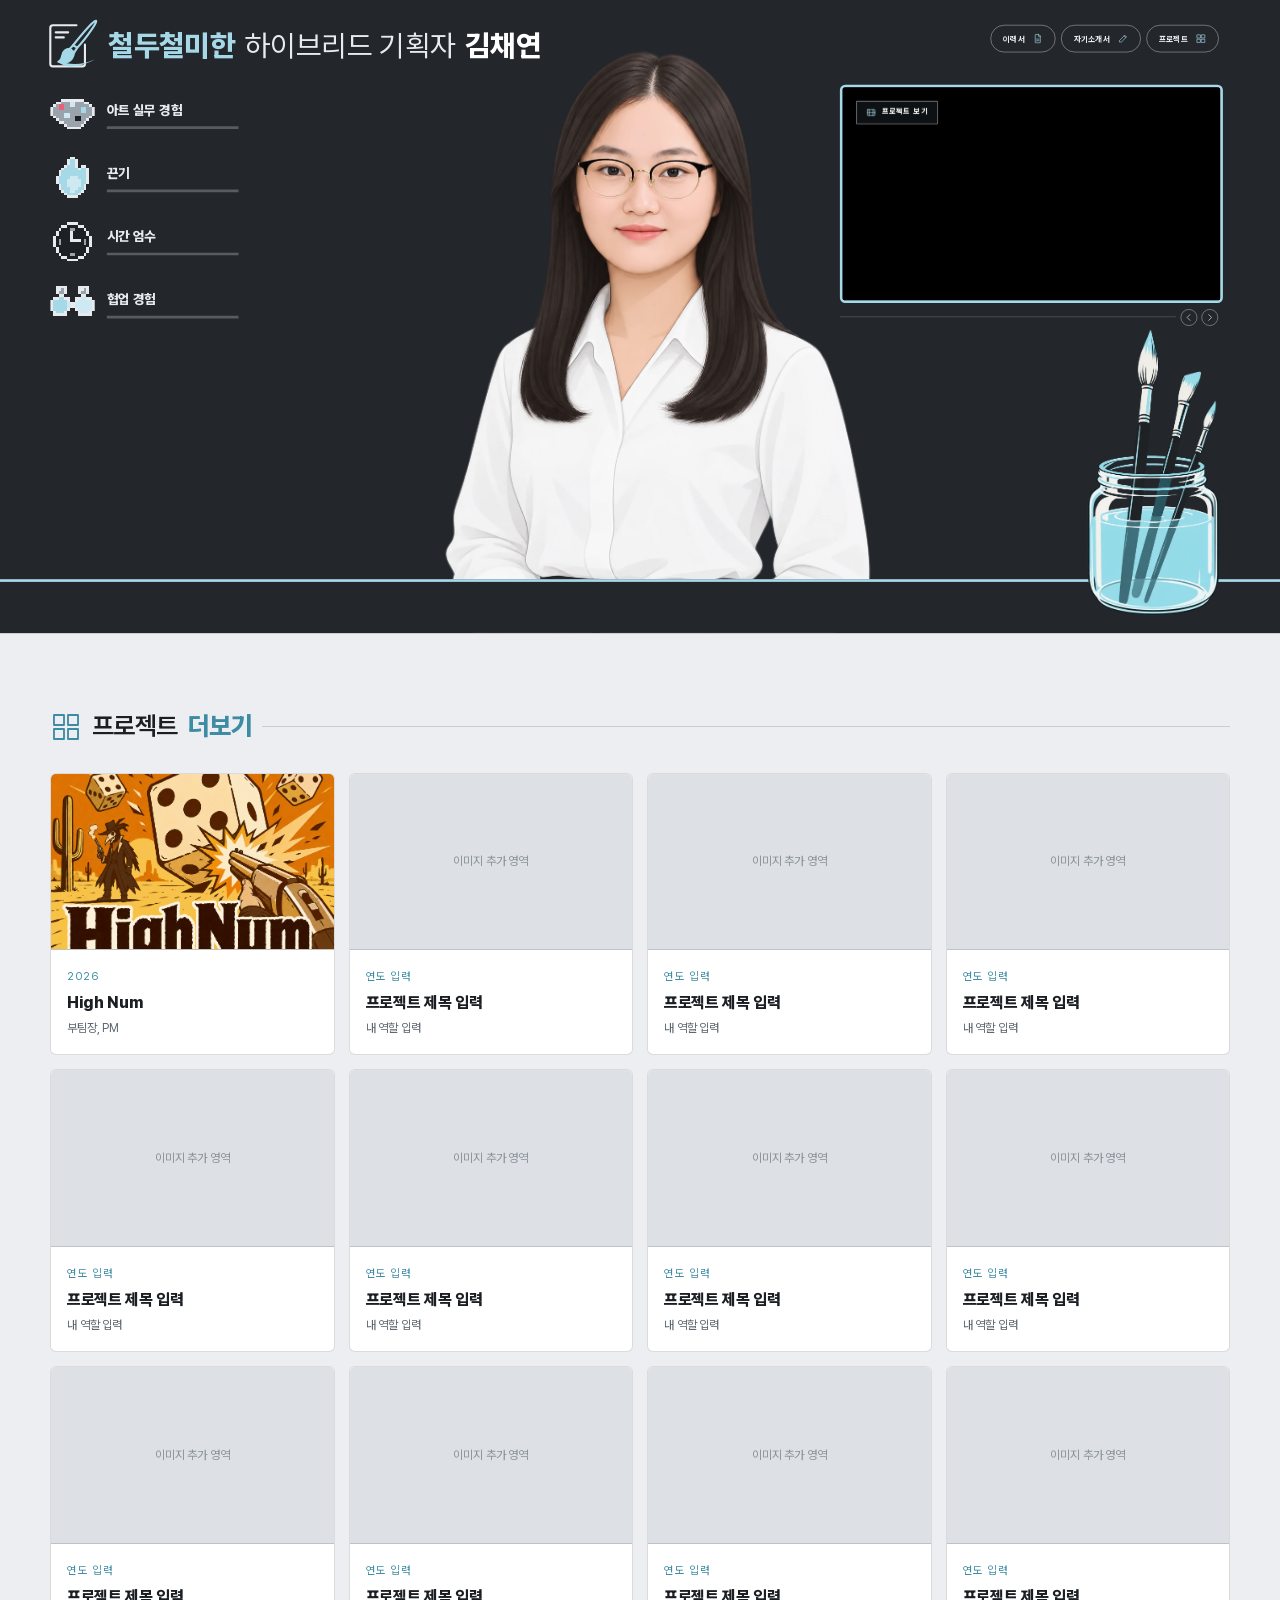
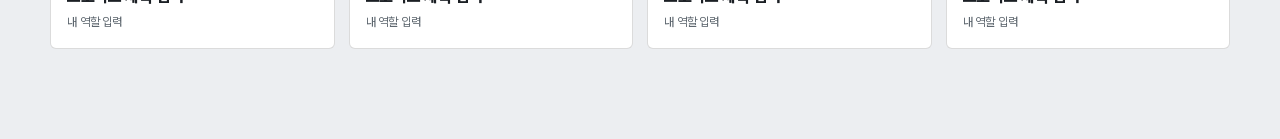
==== commit 46a012bc: "가운데 초상화를 누르면 이력서로 이동 초상화를 링크로 감싸고 호버 시 살짝 밝아지게 함.  Co-Authored-By: Claude Opus 5 <noreply@anthropic." ====
--- a/index.html
+++ b/index.html
@@ -30,7 +30,9 @@
 
       <ul class="fx-spec" id="spec-list"></ul>
 
-      <img class="fx-portrait" src="assets/images/portrait.webp" alt="" aria-hidden="true">
+      <a class="fx-portrait" href="resume.html" aria-label="이력서 보기">
+        <img src="assets/images/portrait.webp" alt="" aria-hidden="true">
+      </a>
       <!-- 바닥 선 아래를 덮어 그림 밑동을 잘라 주는 띠 (피그마의 #23272c 1905x80) -->
       <div class="fx-mask"></div>
       <div class="fx-ground"></div>
--- a/assets/style.css
+++ b/assets/style.css
@@ -136,9 +136,10 @@
 .spec-item{display:flex;align-items:flex-start;gap:18px;width:280px;height:66px;
   padding:0;border:0;background:none;color:var(--text);text-align:left;cursor:pointer;
   transition:color .15s ease}
-.spec-ico{display:grid;place-items:center;flex:0 0 auto;width:66px;height:66px;
-  border-radius:4px;background:#fff}
-.spec-name{flex:1 1 auto;padding:13px 0 14px;border-bottom:2px solid var(--line);
+/* 아이콘 칸(66x66) — 배경 없이 도트 아이콘만 */
+.spec-ico{display:block;flex:0 0 auto;width:66px;height:66px;background:none}
+.spec-ico .pixel{width:66px}
+.spec-name{flex:1 1 auto;padding:13px 0 12px;border-bottom:4px solid var(--line);
   font-size:20px;font-weight:800;line-height:24px;white-space:nowrap}
 .spec-item:hover,.spec-item.on{color:var(--accent)}
 .spec-item:hover .spec-name,.spec-item.on .spec-name{border-bottom-color:var(--accent)}
@@ -188,7 +189,11 @@
    (띠는 초상화 위·붓 아래에 놓여 그림 밑동을 잘라 준다 — 피그마 순서 그대로) */
 .fx-mask{left:0;top:862px;width:1905px;height:80px;background:var(--bg)}
 /* 그림 두 장 + 바닥 선 */
-.fx-portrait{left:578px;top:56px;width:780px;height:auto}
+/* 초상화 — 누르면 이력서로 */
+.fx-portrait{left:578px;top:56px;width:780px;display:block;cursor:pointer}
+.fx-portrait img{display:block;width:100%;height:auto;
+  transition:filter .15s ease,transform .15s ease}
+.fx-portrait:hover img{filter:brightness(1.06)}
 .fx-brush{left:1460px;top:487px;width:360px;height:auto}
 .fx-ground{left:0;top:862px;width:1905px;height:4px;background:var(--accent)}
 
@@ -202,13 +207,13 @@
 .frame-pill:hover .ico{color:var(--accent-ink)}
 
 /* 도트 아이콘 — 칸마다 선을 두르면 형체가 뭉개지므로 stroke 를 끈다 */
-.pixel{display:block;width:52px;height:auto;shape-rendering:crispEdges}
+.pixel{display:block;width:66px;height:auto;shape-rendering:crispEdges}
 .pixel,.pixel g,.pixel rect{stroke:none}
-.px-ink{fill:#1b1f24}
-.px-cream{fill:#ffffff}
-.px-sand,.px-skin{fill:#6f777f}
-.px-orange,.px-blue{fill:#3e8ca4}
-.px-yellow,.px-green{fill:#7fb9cc}
+.px-ink{fill:var(--text)}
+.px-cream{fill:var(--bg-2)}
+.px-sand,.px-skin{fill:var(--sub)}
+.px-orange,.px-blue{fill:var(--accent)}
+.px-yellow,.px-green{fill:var(--accent-soft)}
 .px-red{fill:var(--rose)}
 
 /* 메인 아래 — 프로젝트 더보기 */
@@ -236,7 +241,7 @@
   .fx-spec{gap:14px}
   .spec-item{width:100%;height:auto}
   .spec-ico{width:46px;height:46px}
-  .pixel{width:36px}
+  .spec-ico .pixel{width:46px}
   .spec-name{font-size:15px;line-height:20px;padding:6px 0 8px;white-space:normal}
   .fx-panel{width:100%;border-radius:14px}
   .fx-panel:before{left:24px;top:-18px;
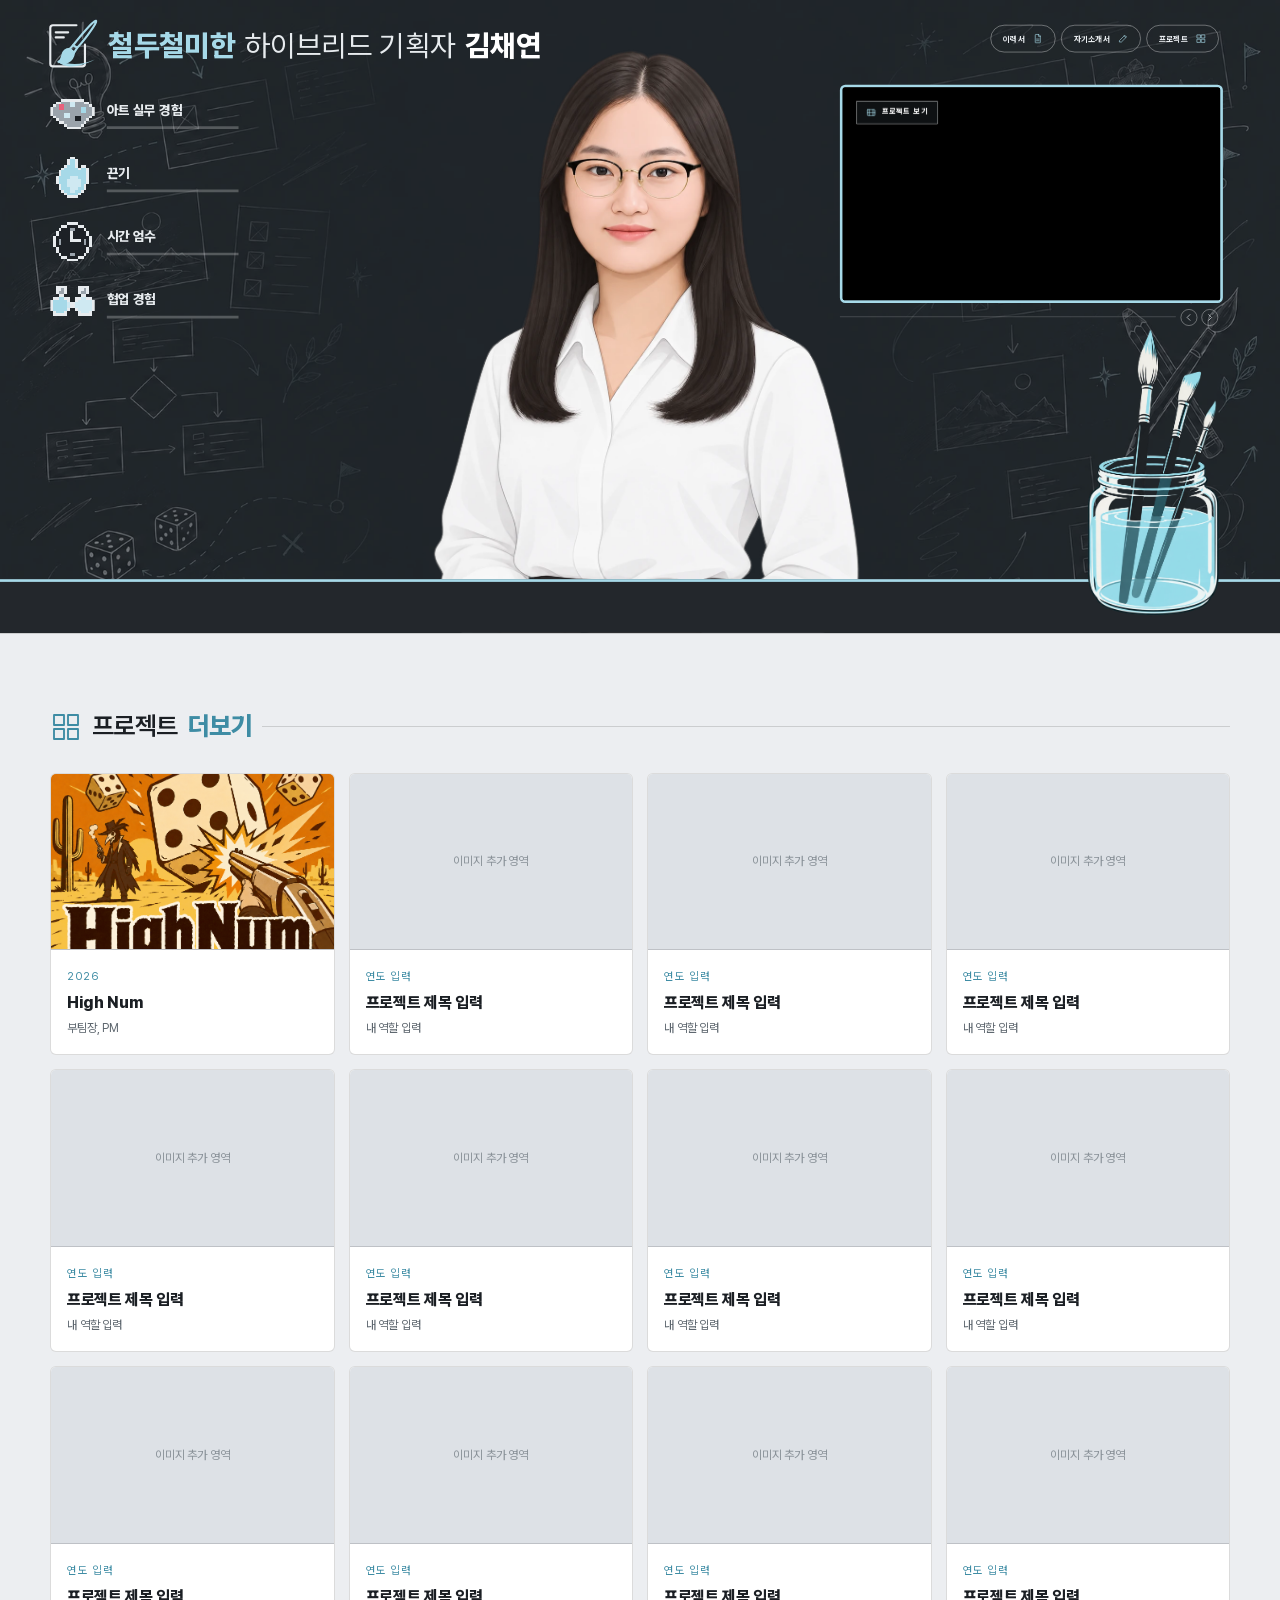
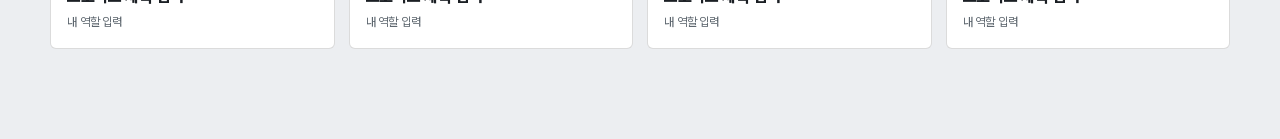
==== commit e99943d0: "메인 첫 화면에 손그림 배경 추가, 초상화 위치 조정 - 피그마 최신 변경을 반영: 맨 뒤에 손그림 배경(1908x1074, 채우기 투명도 43%) - 초상화 x좌표 578 → 5" ====
--- a/index.html
+++ b/index.html
@@ -15,6 +15,8 @@
   <section class="frame">
     <!-- 피그마 1905x942 캔버스를 그대로 옮긴 무대. 좌표는 assets/style.css 참고 -->
     <div class="stage-fx" id="stage-fx">
+      <img class="fx-bg" src="assets/images/hero-bg.webp" alt="" aria-hidden="true">
+
       <div class="fx-head">
         <span class="fx-ico" data-ico="hybrid"></span>
         <p class="fx-t1">철두철미한</p>
--- a/assets/style.css
+++ b/assets/style.css
@@ -119,6 +119,11 @@
 .stage-fx{position:absolute;left:0;top:0;width:1905px;height:942px;
   transform:scale(var(--k,1));transform-origin:0 0}
 .stage-fx>*{position:absolute;margin:0}
+/* 맨 뒤에 깔리는 손그림 배경 (-1,0) 1908x1074 */
+/* 손그림 배경 — 피그마에서 채우기 투명도 43%, 1908x1074 꽉 채움(FILL).
+   img{max-width:100%} 때문에 캔버스보다 넓은 그림이 잘리므로 풀어 준다 */
+.fx-bg{left:-1px;top:0;width:1908px;max-width:none;height:1074px;object-fit:cover;
+  opacity:.43;pointer-events:none;user-select:none}
 
 /* 제목 줄 — 아이콘(66,25) + 글자 3개 */
 .fx-head{left:66px;top:25px;display:flex;align-items:center;gap:14px}
@@ -190,7 +195,7 @@
 .fx-mask{left:0;top:862px;width:1905px;height:80px;background:var(--bg)}
 /* 그림 두 장 + 바닥 선 */
 /* 초상화 — 누르면 이력서로 */
-.fx-portrait{left:578px;top:56px;width:780px;display:block;cursor:pointer}
+.fx-portrait{left:561px;top:56px;width:780px;display:block;cursor:pointer}
 .fx-portrait img{display:block;width:100%;height:auto;
   transition:filter .15s ease,transform .15s ease}
 .fx-portrait:hover img{filter:brightness(1.06)}
@@ -246,6 +251,7 @@
   .fx-panel{width:100%;border-radius:14px}
   .fx-panel:before{left:24px;top:-18px;
     border:9.5px solid transparent;border-bottom:18px solid var(--accent);border-top:0}
+  .fx-bg{display:none}
   .fx-mask{display:none}
   .fx-portrait{width:62%;align-self:center}
   .fx-brush{width:38%;align-self:flex-end}
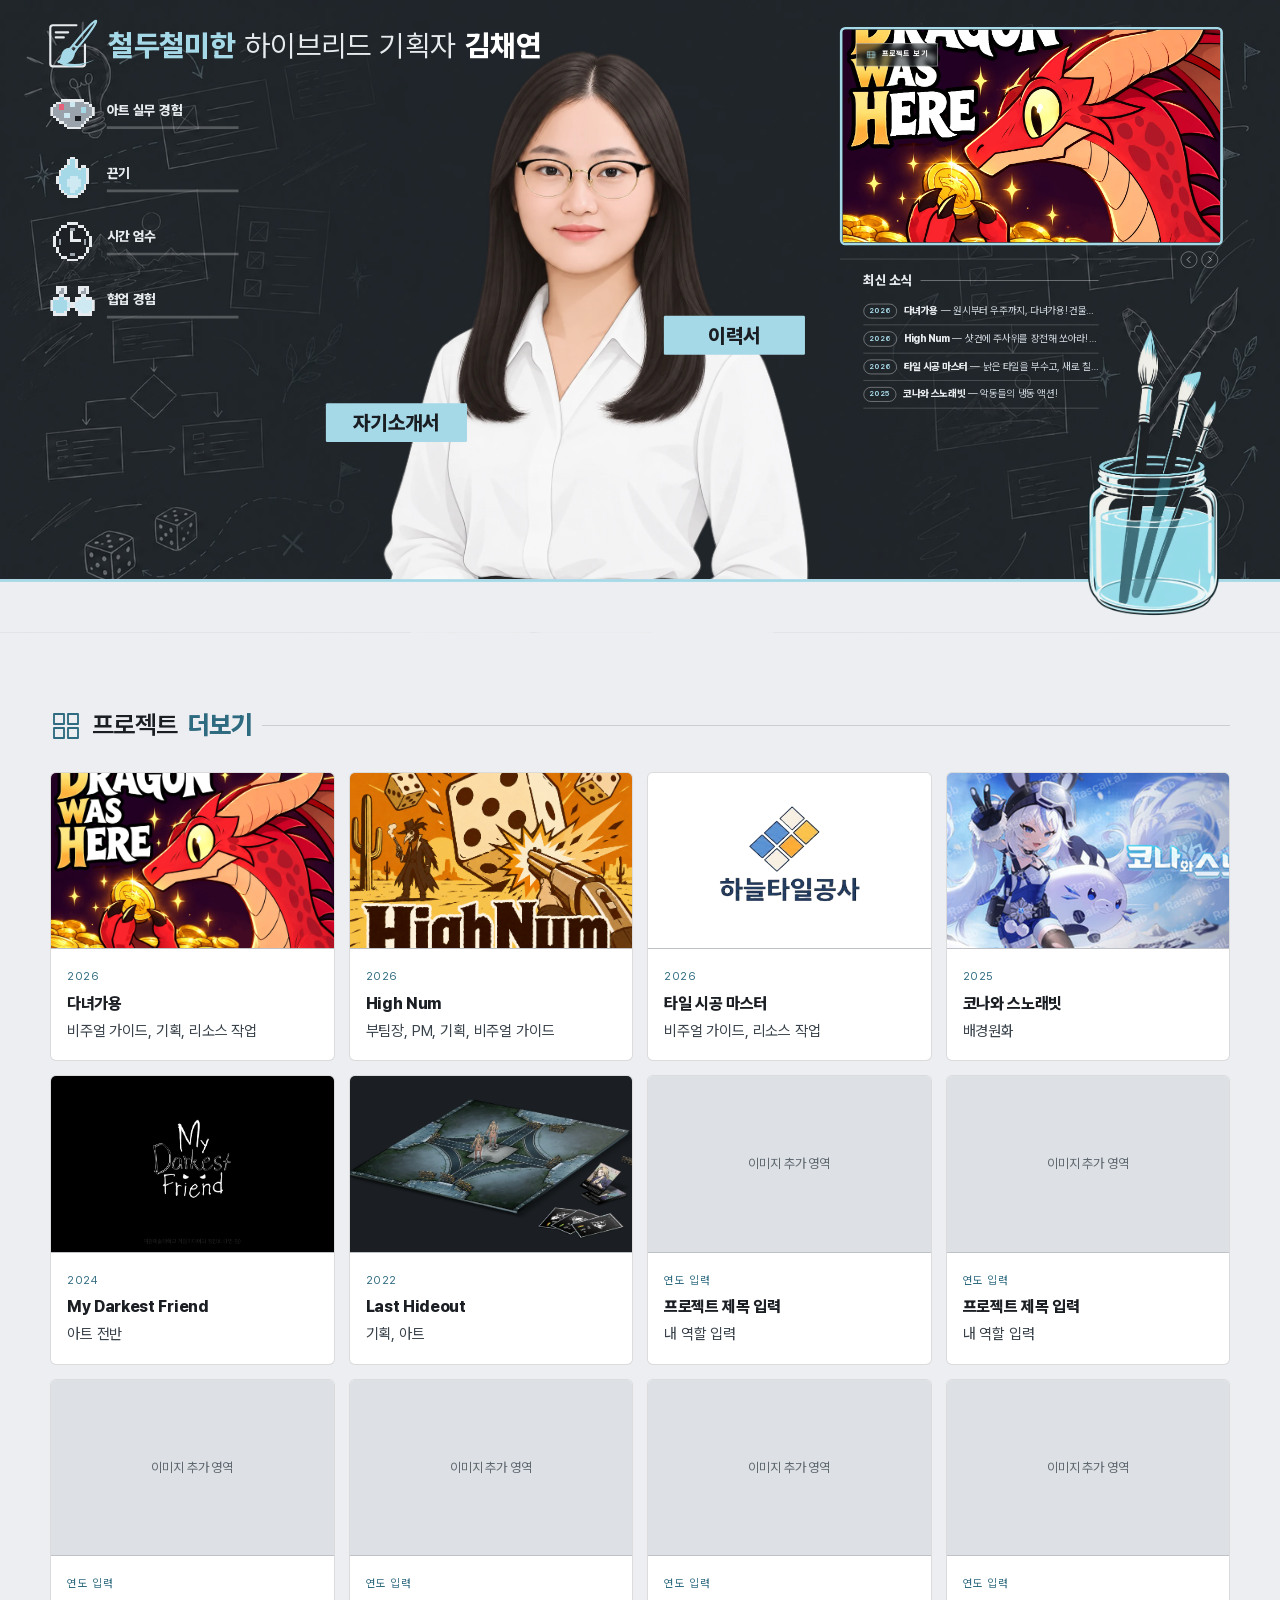
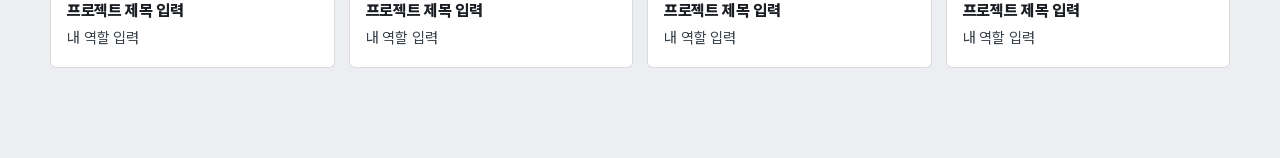
==== commit 7c644c6f: "메인 첫 화면을 다시 배치하고, Last Hideout 영상 칸만 실물 사진으로 - 메인: 오른쪽 위 바로가기 3개를 빼고 영상 칸을 위로, 초상화 곁에 자기소개서·이력서 상자, " ====
--- a/index.html
+++ b/index.html
@@ -24,17 +24,14 @@
         <p class="fx-t3">김채연</p>
       </div>
 
-      <div class="fx-nav">
-        <a class="frame-pill" href="resume.html" data-ico="doc">이력서</a>
-        <a class="frame-pill" href="cover-letter.html" data-ico="pen">자기소개서</a>
-        <a class="frame-pill" href="#projects" data-ico="grid">프로젝트</a>
-      </div>
-
       <ul class="fx-spec" id="spec-list"></ul>
 
       <a class="fx-portrait" href="resume.html" aria-label="이력서 보기">
         <img src="assets/images/portrait.webp" alt="" aria-hidden="true">
       </a>
+      <!-- 초상화 곁의 바로가기 상자 두 개 -->
+      <a class="fx-go fx-go-cover" href="cover-letter.html">자기소개서</a>
+      <a class="fx-go fx-go-resume" href="resume.html">이력서</a>
       <!-- 바닥 선 아래를 덮어 그림 밑동을 잘라 주는 띠 (피그마의 #23272c 1905x80) -->
       <div class="fx-mask"></div>
       <div class="fx-ground"></div>
@@ -54,6 +51,12 @@
         </button>
       </div>
 
+      <!-- 최신 소식 — 프로젝트를 최신순으로 한 줄씩, 누르면 그 프로젝트로 -->
+      <div class="fx-news">
+        <h2 class="fx-news-title">최신 소식</h2>
+        <ul class="fx-news-list" id="news-list"></ul>
+      </div>
+
       <img class="fx-brush" src="assets/images/brush-jar.webp" alt="" aria-hidden="true">
       <div class="fx-panel" id="spec-panel" hidden></div>
     </div>
--- a/assets/style.css
+++ b/assets/style.css
@@ -12,9 +12,12 @@
   --accent-ink:#1a1e22;/* 하늘색 바탕 위 글자 */
   --rose:#e8617b;      /* 아주 작게만 쓰는 분홍 (해결 과정 화살표) */
   --accent-soft:#cfe9f2;/* 하늘색보다 옅은 톤 (도트 아이콘 안쪽) */
+  --light-bg:#eceef1;  /* 밝은 구역 배경 — 어두운 구역에서 이 색을 써야 할 때도 여기서 가져간다 */
+  --mark:rgba(166,217,232,.30); /* 형광펜 (==글== 과 인용) */
+  --read:#c8d0d7;      /* 읽는 글(본문) — 보조색보다 또렷하게 */
   --text:#e7ebee;      /* 본문 글자 */
   --sub:#9aa3ab;       /* 보조 글자 */
-  --dim:#6f777f;       /* 흐린 글자·안내 */
+  --dim:#959ea6;       /* 흐린 글자·안내 */
   --line:rgba(255,255,255,.24);   /* 가는 선 */
   --line-2:rgba(255,255,255,.5);  /* 조금 더 또렷한 선 */
   --radius:6px;
@@ -23,8 +26,8 @@
   --side:max(20px,env(safe-area-inset-left));
   /* 글씨 크기 — 큰 제목 하나만 크고 나머지는 작게 */
   --fs-label:11px;
-  --fs-small:12px;
-  --fs-body:14px;
+  --fs-small:13px;
+  --fs-body:15px;
   --fs-lead:16px;
   --fs-h2:clamp(19px,2vw,30px);
   --fs-h1:clamp(25px,3vw,44px);
@@ -61,17 +64,19 @@
    레퍼런스처럼 어두운 구역과 번갈아 쓴다. 변수만 뒤집으므로
    안에 있는 상자·선·버튼은 따로 고칠 필요가 없다. */
 .on-light{
-  --bg:#eceef1;
+  --bg:var(--light-bg);
   --bg-2:#e3e6ea;
   --box:#ffffff;
   --screen:#dde1e6;
-  --accent:#3e8ca4;
+  --accent:#2f6b80;
   --accent-ink:#ffffff;
   --text:#1b1f24;
   --sub:#5d666e;
-  --dim:#8a9299;
+  --dim:#5f686f;
   --line:rgba(0,0,0,.14);
   --line-2:rgba(0,0,0,.34);
+  --mark:rgba(62,140,164,.22);
+  --read:#39424a;
   background:var(--bg);
   color:var(--text);
 }
@@ -133,9 +138,6 @@
 .fx-t2{color:var(--text);font-weight:400}
 .fx-t3{color:#fff;font-weight:800}
 
-/* 바로가기 버튼 (1474,37) */
-.fx-nav{left:1474px;top:37px;display:flex;gap:8px}
-
 /* 특기 사항 목록 (75,139) — 항목 간격 94px */
 .fx-spec{left:75px;top:139px;display:flex;flex-direction:column;gap:28px}
 .spec-item{display:flex;align-items:flex-start;gap:18px;width:280px;height:66px;
@@ -149,17 +151,19 @@
 .spec-item:hover,.spec-item.on{color:var(--accent)}
 .spec-item:hover .spec-name,.spec-item.on .spec-name{border-bottom-color:var(--accent)}
 
-/* 설명판 (383,143) + 왼쪽 꼬리 (355,157) */
-.fx-panel{left:383px;top:143px;width:315px;padding:22px;border-radius:22px;
+/* 설명판 (383, 세로는 고른 특기 항목에 맞춰 --py 로 움직인다) + 왼쪽 꼬리.
+   꼬리 top 은 모서리 반지름(22)보다 아래여야 패널 본체에 붙는다.
+   위에 두면 둥근 모서리 옆에 떠서 떨어져 보인다 */
+.fx-panel{left:383px;top:var(--py,139px);width:315px;padding:22px;border-radius:22px;
   background:var(--accent);color:var(--accent-ink)}
-.fx-panel:before{content:"";position:absolute;left:-28px;top:14px;
+.fx-panel:before{content:"";position:absolute;left:-27px;top:24px;
   width:0;height:0;border:9.5px solid transparent;border-right:28px solid var(--accent);border-left:0}
 .fx-panel .spec-eyebrow{color:rgba(26,30,34,.6);font-size:11px;font-weight:700;letter-spacing:.14em}
 .fx-panel h3{margin:8px 0;font-size:16px;font-weight:800;line-height:19px}
 .fx-panel .spec-detail{font-size:12px;line-height:14px}
 
-/* 영상 (1250,126) 570x325 */
-.fx-screen{left:1250px;top:126px;width:570px;height:325px;overflow:hidden;
+/* 영상 (1250,40) 570x325 */
+.fx-screen{left:1250px;top:40px;width:570px;height:325px;overflow:hidden;
   border:4px solid var(--accent);border-radius:8px;background:#000}
 .screen{position:absolute;inset:0;overflow:hidden;background:var(--screen)}
 .screen-media{position:absolute;inset:0;display:block;overflow:hidden}
@@ -180,9 +184,25 @@
 .nav-label .ico{width:15px;height:15px;color:var(--accent)}
 .nav-label:hover{border-color:var(--accent);color:var(--accent)}
 
-/* 영상 아래 선 (1250,471) + 화살표 (1757,460)(1788,460) */
-.fx-rail{left:1250px;top:471px;width:500px;height:1px;background:var(--line)}
-.fx-arrows{left:1757px;top:460px;display:flex;gap:6px}
+/* 영상 아래 선 (1250,385) + 화살표 (1757,374)(1788,374) */
+.fx-rail{left:1250px;top:385px;width:500px;height:1px;background:var(--line)}
+.fx-arrows{left:1757px;top:374px;display:flex;gap:6px}
+
+/* 최신 소식 (1285,405) 350 — 붓통 왼쪽 빈자리. 프로젝트를 최신순으로 한 줄씩 */
+.fx-news{left:1285px;top:405px;width:350px}
+.fx-news-title{display:flex;align-items:center;gap:14px;margin:0 0 14px;
+  color:var(--text);font-size:20px;font-weight:800;line-height:1.2}
+.fx-news-title:after{content:"";flex:1;height:1px;background:var(--line-2)}
+.fx-news-list{margin:0;padding:0;list-style:none}
+.fx-news-list a{display:flex;align-items:center;gap:10px;padding:9px 0;
+  border-bottom:1px solid var(--line);color:var(--read);font-size:15px;line-height:1.3;
+  transition:color .15s ease}
+.fx-news-list a:hover{color:var(--accent)}
+.fx-news-chip{flex:0 0 auto;padding:3px 8px;border:1px solid var(--line-2);border-radius:999px;
+  color:var(--accent);font-size:11px;font-weight:700;letter-spacing:.04em}
+.fx-news-text{flex:1 1 auto;min-width:0;overflow:hidden;white-space:nowrap;text-overflow:ellipsis}
+.fx-news-text b{color:var(--text);font-weight:800}
+.fx-news-list a:hover .fx-news-text b{color:var(--accent)}
 .arrow{display:grid;place-items:center;width:25px;height:25px;padding:0;
   border:1px solid var(--line-2);border-radius:50%;background:transparent;
   cursor:pointer;color:var(--text);transition:border-color .15s ease,color .15s ease}
@@ -192,24 +212,24 @@
 
 /* 그림 두 장 + 바닥 띠·선
    (띠는 초상화 위·붓 아래에 놓여 그림 밑동을 잘라 준다 — 피그마 순서 그대로) */
-.fx-mask{left:0;top:862px;width:1905px;height:80px;background:var(--bg)}
+.fx-mask{left:0;top:862px;width:1905px;height:80px;background:var(--light-bg)}
 /* 그림 두 장 + 바닥 선 */
 /* 초상화 — 누르면 이력서로 */
-.fx-portrait{left:561px;top:56px;width:780px;display:block;cursor:pointer}
+.fx-portrait{left:486px;top:56px;width:780px;display:block;cursor:pointer}
 .fx-portrait img{display:block;width:100%;height:auto;
   transition:filter .15s ease,transform .15s ease}
 .fx-portrait:hover img{filter:brightness(1.06)}
 .fx-brush{left:1460px;top:487px;width:360px;height:auto}
+/* 초상화 곁 바로가기 상자 — 자기소개서(485,600) · 이력서(988,470), 둘 다 210 폭. 초상화를 옮기면 같이 옮길 것.
+   사진 위에서도 눈에 띄게 하늘색으로 채운다(아이콘 없음) */
+.fx-go{display:block;width:210px;padding:14px 0;text-align:center;border:0;border-radius:2px;
+  background:var(--accent);color:var(--accent-ink);
+  font-size:30px;font-weight:800;line-height:1;white-space:nowrap;
+  transition:background .15s ease,color .15s ease}
+.fx-go:hover{background:#fff;color:var(--accent-ink)}
+.fx-go-cover{left:485px;top:600px}
+.fx-go-resume{left:988px;top:470px}
 .fx-ground{left:0;top:862px;width:1905px;height:4px;background:var(--accent)}
-
-/* 알약 버튼 */
-.frame-pill{display:flex;align-items:center;gap:12px;padding:12px 18px;
-  border:1px solid var(--line-2);border-radius:999px;background:transparent;color:var(--text);
-  font-size:12px;font-weight:700;letter-spacing:.06em;line-height:1;white-space:nowrap;
-  transition:border-color .15s ease,background .15s ease,color .15s ease}
-.frame-pill .ico{order:2;width:15px;height:15px;color:var(--accent)}
-.frame-pill:hover{border-color:var(--accent);background:var(--accent);color:var(--accent-ink)}
-.frame-pill:hover .ico{color:var(--accent-ink)}
 
 /* 도트 아이콘 — 칸마다 선을 두르면 형체가 뭉개지므로 stroke 를 끈다 */
 .pixel{display:block;width:66px;height:auto;shape-rendering:crispEdges}
@@ -222,7 +242,7 @@
 .px-red{fill:var(--rose)}
 
 /* 메인 아래 — 프로젝트 더보기 */
-.more{background:var(--bg);border-top:1px solid var(--line);
+.more{background:var(--bg);
   padding:clamp(44px,6vw,96px) 0 clamp(50px,7vw,110px)}
 .more-title{margin-bottom:clamp(18px,2.4vw,30px)}
 
@@ -235,11 +255,12 @@
   /* 안쪽에 절대 위치 자식이 있는 칸은 기준점을 유지해야 한다
      (풀어 두면 .screen-go 가 화면 전체를 덮어 버린다) */
   .fx-screen,.fx-panel{position:relative}
+  .fx-panel{top:auto}
   .fx-head{flex-wrap:wrap;gap:8px 12px}
   .fx-head .ico{width:42px;height:42px}
   .fx-head p{font-size:24px}
-  .fx-nav{flex-wrap:wrap}
-  .frame-pill{flex:1 1 30%;justify-content:center}
+  .fx-go{width:auto;font-size:18px;padding:12px 18px}
+  .fx-news{width:100%}
   .fx-screen{width:100%;height:auto;aspect-ratio:570/325;border-width:2px}
   .fx-rail{display:none}
   .fx-arrows{align-self:flex-end}
@@ -290,6 +311,14 @@
 .pj-sound[data-on="1"] .pj-sound-on{display:flex}
 
 .pj-head{position:absolute;z-index:2;left:3.4%;top:4.6%;max-width:60%}
+/* 히어로 왼쪽 위 — 메인으로 돌아가기. 영상 위에 얹히므로 소리 버튼과 같은 모양 */
+.pj-back{display:inline-flex;align-items:center;gap:8px;margin-bottom:1em;
+  padding:8px 16px;border:1px solid var(--line-2);border-radius:2px;
+  background:rgba(27,31,36,.55);color:#fff;font-size:var(--fs-label);font-weight:600;
+  letter-spacing:.08em;line-height:1;
+  -webkit-backdrop-filter:blur(4px);backdrop-filter:blur(4px);
+  transition:border-color .15s ease,color .15s ease}
+.pj-back:hover{border-color:var(--accent);color:var(--accent)}
 .pj-head h1{color:#fff;font-size:var(--fs-h1);font-weight:800;letter-spacing:-.03em;
   text-shadow:0 2px 18px rgba(0,0,0,.6)}
 .pj-tags{margin-top:.9em;color:var(--accent);font-size:var(--fs-label);font-weight:600;
@@ -309,67 +338,256 @@
   border:1px solid var(--line-2);border-radius:3px;background:var(--screen);cursor:pointer;
   line-height:0;transition:border-color .15s ease}
 .pj-thumb:hover{border-color:var(--accent)}
+/* 지금 보고 있는 프로젝트 — 자리는 그대로 지키고 테두리로만 표시한다(누를 수 없다) */
+.pj-thumb.on{border-color:var(--accent);border-width:2px;cursor:default}
 .pj-thumb img{width:100%;height:100%;object-fit:cover}
 .pj-thumb-empty{display:grid;place-items:center;width:100%;height:100%;padding:8%;
   color:var(--dim);font-size:9px;line-height:1.25;text-align:center;word-break:keep-all}
 
-/* 2) 참여 포지션 */
-.pj-intro{background:var(--bg);padding:clamp(34px,4.5vw,70px) 0 clamp(26px,4vw,64px)}
-.pj-position{text-align:right;color:var(--dim);font-size:var(--fs-label);font-weight:600;
-  letter-spacing:var(--ls)}
-.pj-position b{margin-left:.5em;color:var(--accent);font-size:26px;font-weight:800;letter-spacing:0}
-
-/* 3) 어두운 띠 — 이미지 + 글, 그 아래 인용 */
-/* 소개 구역과 바로 붙는다. 사이를 margin 으로 띄우면 그 틈으로
-   어두운 바탕이 비쳐 구역이 끊겨 보인다. */
-.pj-band{position:relative;padding-bottom:clamp(40px,5.5vw,88px);background:var(--bg)}
+/* 아래 구역들은 모두 "양식"이다. data.js 의 md 칸이 부르는 순서대로 쌓인다.
+   같은 밝기가 이어질 때는 JS 가 .is-tight 를 붙여 위 패딩을 뺀다
+   (구역 사이를 margin 으로 띄우면 그 틈으로 바디의 어두운 바탕이 비친다). */
+.pj-band.is-tight,.pj-quote-sec.is-tight,.pj-tabsbar.is-tight,
+.pj-problem.is-tight,.pj-solve.is-tight,.pj-extra.is-tight,.pj-free.is-tight{padding-top:0}
+
+/* 소개 — 대표 이미지 + (참여 포지션·획득 역량) + 한 줄 설명 + 본문 */
+.pj-band{position:relative;background:var(--bg);
+  padding:clamp(34px,4.5vw,70px) 0 clamp(40px,5.5vw,88px)}
 .pj-row{display:grid;grid-template-columns:minmax(0,440px) minmax(0,1fr);
   gap:clamp(20px,3.5vw,56px);align-items:start}
-.pj-shot{margin:clamp(-26px,-3.5vw,-56px) 0 0;overflow:hidden;aspect-ratio:613/547;
+.pj-shot{margin:0;overflow:hidden;aspect-ratio:613/547;
   border:1px solid var(--line-2);border-radius:var(--radius);background:var(--screen);
   display:grid;place-items:center}
 .pj-shot img{width:100%;height:100%;object-fit:cover}
-.pj-copy{padding-top:clamp(18px,3vw,56px)}
+.pj-copy{padding-top:0}
+/* 작업 기간·장르·참여 포지션·획득 역량 — 한 줄 설명 위에 가는 선으로 묶어 둔다.
+   라벨과 값이 세로로 맞도록 두 칸짜리 표로 짰다 */
+.pj-meta{display:grid;grid-template-columns:auto minmax(0,1fr);gap:9px 16px;align-items:baseline;
+  margin:0 0 clamp(16px,2.2vw,26px);padding-bottom:clamp(14px,2vw,22px);
+  border-bottom:1px solid var(--line)}
+.pj-meta dt{color:var(--dim);font-size:var(--fs-label);font-weight:600;letter-spacing:var(--ls);
+  white-space:nowrap}
+.pj-meta dd{margin:0;color:var(--text);font-size:var(--fs-body);font-weight:700}
+.pj-hint{color:var(--dim);font-size:var(--fs-small);font-weight:400;font-style:normal}
+.pj-link{display:inline-flex;align-items:center;gap:8px}
+.pj-link .ico{width:16px;height:16px}
+/* 참여 포지션 — 숫자 한두 자리면 크게, "부팀장, PM" 같은 글자면 본문 크기로 */
+.pj-position{color:var(--accent);font-weight:800}
+.pj-position.num{font-size:26px;line-height:1}
+.pj-gain{display:flex;flex-wrap:wrap;gap:8px}
+.pj-gain em{padding:5px 12px;border:1px solid var(--line-2);border-radius:2px;
+  color:var(--text);font-size:var(--fs-small);font-weight:600;font-style:normal;line-height:1.4}
 .pj-copy h2{font-size:var(--fs-h2);font-weight:800;color:var(--text);word-break:keep-all}
-.pj-copy p{margin-top:14px;font-size:var(--fs-body);line-height:1.85;color:var(--sub);
-  white-space:pre-line;word-break:keep-all}
-/* 인용 — 상자가 아니라 가는 선 사이에 */
-.pj-quote{display:grid;justify-items:center;gap:14px;width:min(100%,780px);
-  margin:clamp(30px,4.5vw,72px) auto 0;
+.pj-copy h2 b{color:var(--accent)}
+.pj-copy .md-body{margin-top:14px}
+/* 인용 — 상자가 아니라 가는 선 사이에.
+   `인용:` 칸으로 다른 양식 안에 넣으면 .in-block 이 붙어 위 여백만 더해진다 */
+.pj-quote-sec{background:var(--bg);padding:clamp(30px,4.5vw,72px) 0 clamp(40px,5.5vw,88px)}
+.pj-quote.in-block{margin:clamp(24px,3.2vw,48px) auto}
+/* 본문 안에 들어간 인용 상자는 .md-body 의 인용(왼쪽 선) 규칙을 쓰지 않는다 */
+.md-body .pj-quote{padding:clamp(22px,3vw,40px) 0;border-left:0}
+.pj-quote{display:grid;justify-items:center;gap:14px;width:min(100%,780px);margin:0 auto;
   padding:clamp(22px,3vw,40px) 0;border-top:1px solid var(--line);border-bottom:1px solid var(--line);
-  color:var(--text);font-size:var(--fs-lead);font-weight:400;line-height:1.8;
+  color:var(--text);font-size:var(--fs-lead);font-weight:600;line-height:1.9;
   text-align:center;word-break:keep-all}
+/* 인용문 뒤에 형광펜을 한 줄 긋는다 */
+.pj-quote span{padding:0 .2em;
+  background:linear-gradient(transparent 38%,var(--mark) 38%,var(--mark) 94%,transparent 94%)}
 .pj-quote .ico{width:26px;height:26px;color:var(--accent)}
 
-/* 4) 해결 과정 */
-/* 4) 발생한 문제 → 해결 과정. 두 칸은 같은 어두운 구역으로 이어진다 */
-.pj-problem{background:var(--bg);padding:clamp(40px,5vw,84px) 0 0}
-.pj-issue{font-size:var(--fs-body);line-height:1.85;color:var(--sub);
-  white-space:pre-line;word-break:keep-all}
+/* 발생한 문제 → 해결 과정. 둘을 이어서 부르면 같은 어두운 구역으로 붙는다 */
+.pj-problem{background:var(--bg);padding:clamp(40px,5vw,84px) 0 clamp(34px,4.2vw,70px)}
+.pj-issue{margin-top:clamp(14px,2vw,24px)}
 .pj-solve{background:var(--bg);padding:clamp(34px,4.2vw,70px) 0 clamp(24px,3vw,48px)}
 .pj-ba{display:grid;grid-template-columns:minmax(0,1fr) 54px minmax(0,1fr);
-  gap:clamp(10px,1.5vw,20px);align-items:center;margin-top:clamp(18px,2.5vw,36px)}
-.pj-ba-box{overflow:hidden;aspect-ratio:703/570;border:1px solid var(--line-2);
+  gap:clamp(10px,1.5vw,20px);align-items:center;margin:clamp(18px,2.5vw,36px) 0}
+/* 전·후 중 하나만 넣었을 때 */
+.pj-ba.one{grid-template-columns:minmax(0,1fr)}
+/* 칸 높이는 넣은 그림을 따라간다. 고정 비율로 잘라 내면 일정표·화면 캡처처럼
+   가로로 긴 그림의 내용이 잘려 나간다 */
+.pj-ba-box{overflow:hidden;border:1px solid var(--line-2);
   border-radius:var(--radius);background:var(--screen);display:grid;place-items:center}
-.pj-ba-box img{width:100%;height:100%;object-fit:cover}
+.pj-ba-box img{display:block;width:100%;height:auto}
 /* 화살표는 글자로 그린다. 모바일에서는 아래 방향으로 바꿔 끼운다(기울임 없음) */
 .pj-arrow{color:var(--rose);font-size:20px;text-align:center;line-height:1}
 .pj-arrow:before{content:"→"}
 .pj-note{margin-top:clamp(18px,2.5vw,36px);padding-top:clamp(16px,2vw,26px);
-  border-top:1px solid var(--line);font-size:var(--fs-body);line-height:1.85;
-  color:var(--sub);white-space:pre-line;word-break:keep-all}
-
-/* 5) 상세 기획서 */
-.pj-extra{display:block;background:var(--bg);padding:clamp(40px,5vw,84px) 0 clamp(50px,7vh,100px)}
-.pj-extra .back{display:inline-flex;align-items:center;gap:8px;min-height:42px;padding:11px 24px;
+  border-top:1px solid var(--line)}
+/* 전·후 이미지를 아예 안 넣었으면 그 위 선도 필요 없다 */
+.pj-note.no-line{margin-top:clamp(14px,2vw,24px);padding-top:0;border-top:0}
+
+/* 상세 기획서 */
+.pj-extra{display:block;background:var(--bg);padding:clamp(40px,5vw,84px) 0 0}
+
+/* 문양 — 사진이 없는 칸의 빈 오른쪽에 옅게 깔리는 선 그림.
+   글 뒤로 깔리므로 안쪽 요소는 위로 올린다 */
+.wrap.has-orn{position:relative}
+.wrap.has-orn>*:not(.pj-orn){position:relative;z-index:1}
+.pj-orn{position:absolute;right:0;top:50%;transform:translateY(-50%);z-index:0;
+  /* 칸보다 커지면 위아래가 잘려 나간다 — 칸 높이의 72% 를 넘지 않게 묶는다 */
+  width:auto;height:min(clamp(130px,15vw,200px),72%);
+  color:var(--line-2);opacity:.45;pointer-events:none;
+  -webkit-user-select:none;user-select:none}
+.pj-orn .ico{width:auto;height:100%}
+@media(max-width:1023px){.pj-orn{display:none}}
+
+/* 자유 양식(글·이미지·표) */
+.pj-free{background:var(--bg);padding:clamp(40px,5vw,84px) 0 clamp(24px,3vw,48px)}
+.pj-figure{margin:clamp(16px,2.4vw,30px) 0 0;overflow:hidden;border:1px solid var(--line-2);
+  border-radius:var(--radius);background:var(--screen);display:grid;place-items:center}
+.pj-figure img{display:block;width:100%;height:auto}
+.pj-figure figcaption{width:100%;padding:14px 18px;border-top:1px solid var(--line);
+  color:var(--dim);font-size:var(--fs-small)}
+
+/* 기획서 슬라이드처럼 — 글 옆에 그림 한 장.
+   글과 그림의 윗줄을 맞추고, 그림은 너무 길어지지 않게 높이를 묶는다 */
+.pj-cols{display:grid;grid-template-columns:minmax(0,1fr) minmax(0,38%);
+  gap:clamp(20px,3.5vw,56px);align-items:start}
+.pj-cols.flip{grid-template-columns:minmax(0,38%) minmax(0,1fr)}
+.pj-cols .md-body{margin:0}
+/* 옆그림은 자르지 않는다. 높이를 한 범위로 묶되 폭은 그림을 따라가므로
+   칸(테두리)이 그림에 딱 맞고 좌우에 빈 바탕이 남지 않는다 */
+.pj-cols .pj-figs{justify-items:center}
+.pj-cols .pj-figs img{width:auto;max-width:100%;height:auto;
+  max-height:clamp(340px,42vw,560px);object-fit:contain}
+/* 여러 장은 한 줄로. 자르지 않고 높이만 맞춰 아랫변이 가지런히 떨어지게 한다 */
+.pj-figs{display:grid;gap:clamp(10px,1.4vw,18px);margin:clamp(16px,2.4vw,30px) 0 0}
+.pj-cols .pj-figs{margin:0}
+/* 구역의 첫 요소면 위 margin 을 뺀다.
+   그대로 두면 margin 이 구역 밖으로 빠져나가 그 틈으로 어두운 바탕이 띠처럼 비친다 */
+.wrap>.pj-figs:first-child,.wrap>.pj-figure:first-child{margin-top:0}
+.pj-figs.n2{grid-template-columns:1fr 1fr}
+.pj-figs.n3{grid-template-columns:1fr 1fr 1fr}
+.pj-figs.n4{grid-template-columns:1fr 1fr 1fr 1fr}
+/* 다섯 장 이상 — 적은 수만큼 한 줄에 건다(--cols 는 figures() 가 넣는다).
+   세로로 긴 화면 캡처를 흐름대로 늘어놓는 자리다 */
+.pj-figs.many{grid-template-columns:repeat(var(--cols),minmax(0,1fr))}
+.pj-figs.n2,.pj-figs.n3,.pj-figs.n4,.pj-figs.many{justify-items:center}
+.pj-figs.n2 img,.pj-figs.n3 img,.pj-figs.n4 img{width:auto;max-width:100%;height:auto;
+  max-height:clamp(260px,32vw,460px);object-fit:contain}
+/* 한 장짜리 그림이 세로로 길면(모바일 게임 화면 등) 화면 높이에 맞춰 줄인다.
+   자르지는 않으므로 좌우에 칸 바탕이 남는다 */
+/* 세로로 긴 그림(모바일 게임 화면 등)이 한 장 들어오면 칸 안에서 높이를 묶는다.
+   자르지 않고 가운데에 놓이며 좌우는 칸 바탕이 된다.
+   폭은 100% 로 두어야 아직 안 불러온 그림도 자리를 잡는다(안 그러면 2px 로 쪼그라든다).
+   글 옆에 붙는 .pj-cols 의 옆그림도 n1 이므로 칸 바로 아래 것만 고른다 */
+.wrap>.pj-figs.n1{justify-items:center}
+.wrap>.pj-figs.n1 img{width:auto;max-width:100%;height:auto;max-height:72vh;object-fit:contain}
+/* `비율: 원본` — 이제는 기본과 같다(어떤 그림도 자르지 않는다).
+   예전 글에서 쓰던 칸이라 규칙만 남겨 둔다 */
+.pj-figs.as-is img{aspect-ratio:auto;object-fit:contain;min-height:0;
+  width:auto;max-width:100%;height:auto;max-height:clamp(260px,32vw,460px)}
+.pj-figs img{display:block;width:100%;height:auto;border:1px solid var(--line-2);
+  border-radius:var(--radius);background:var(--screen)}
+.pj-figs figcaption{grid-column:1/-1;margin-top:2px;color:var(--dim);font-size:var(--fs-small)}
+
+/* 손그림 — 바탕이 비어 있는 선 그림. 파일은 밝은 선으로 만들어 두었으므로
+   밝은 구역에서만 색을 뒤집는다(테두리도 바탕도 두지 않는다) */
+.ink{display:block;width:auto;max-width:100%;height:auto}
+/* 본문 그림의 테두리·여백(.md-body img)은 손그림에 두지 않는다 */
+.md-body img.ink,.pj-card img.ink{margin:0;border:0;border-radius:0}
+.on-light .ink{filter:invert(1)}
+/* 높이를 묶어 두면 가로로 긴 그림은 넓게, 정사각에 가까운 그림은 좁게 앉는다 */
+/* 글·카드 사이에 묻히지 않게 위아래를 넉넉히 띄운다.
+   카드 바로 뒤는 특히 붙어 보여 더 띄운다 */
+.pj-cards+.pj-ink{margin-top:clamp(44px,5.6vw,78px)}
+.pj-ink{display:flex;flex-wrap:wrap;align-items:flex-end;justify-content:center;
+  gap:clamp(10px,1.4vw,18px);margin:clamp(28px,3.6vw,48px) 0}
+.pj-ink .ink{max-height:clamp(96px,13vw,190px)}
+.md-body>.pj-ink:first-child{margin-top:0}
+
+/* 제안 목록 — 한 줄이 제안서 하나. 글이 달린 줄만 누를 수 있다 */
+.pp-lead{margin:0 0 clamp(14px,1.8vw,22px);color:var(--read);font-size:var(--fs-body)}
+.pp-list{display:grid;gap:8px;margin:0;padding:0;list-style:none;max-width:none}
+.pp-item{display:flex;align-items:center;gap:12px;width:100%;
+  padding:13px 16px;border:1px solid var(--line);border-radius:var(--radius);
+  background:transparent;color:var(--read);font-size:var(--fs-body);text-align:left}
+.pp-item .pp-name{flex:1 1 auto;min-width:0}
+.pp-item .ico{flex:0 0 auto;width:18px;height:18px;color:var(--accent)}
+/* 상태 칩 */
+.pp-state{flex:0 0 auto;padding:4px 10px;border:1px solid var(--line-2);border-radius:2px;
+  font-size:var(--fs-label);font-weight:700;letter-spacing:var(--ls);color:var(--dim)}
+.pp-item.st-ok .pp-state{border-color:var(--accent);color:var(--accent)}
+.pp-item.st-no{color:var(--dim)}
+.pp-item.st-no .pp-state{opacity:.7}
+/* 글이 달린 줄 */
+button.pp-item{cursor:pointer;transition:border-color .15s ease,color .15s ease}
+button.pp-item:hover{border-color:var(--accent);color:var(--text)}
+
+/* 제안서 창 */
+body.pp-open{overflow:hidden}
+.pp-modal{position:fixed;inset:0;z-index:50;display:grid;place-items:center;
+  padding:clamp(16px,4vw,48px);background:rgba(12,14,17,.74);
+  -webkit-backdrop-filter:blur(3px);backdrop-filter:blur(3px)}
+.pp-modal[hidden]{display:none}
+.pp-sheet{position:relative;width:min(760px,100%);max-height:84vh;overflow:auto;
+  padding:clamp(24px,3.4vw,42px);border:1px solid var(--line-2);border-radius:var(--radius-lg);
+  background:var(--box)}
+.pp-close{position:absolute;right:14px;top:12px;width:34px;height:34px;padding:0;
+  border:1px solid var(--line);border-radius:2px;background:transparent;
+  color:var(--sub);font-size:19px;line-height:1;cursor:pointer}
+.pp-close:hover{border-color:var(--accent);color:var(--accent)}
+.pp-title{margin:0 44px .9em 0;color:var(--text);font-size:var(--fs-h2);font-weight:800;
+  letter-spacing:-.02em}
+.pp-body{color:var(--read)}
+.pp-body>*{max-width:none}
+
+/* 흐름 도식 — `흐름: A > B > C`. 기획서 플로우차트를 선 상자로 그린다 */
+.pj-flow{display:flex;flex-wrap:wrap;align-items:center;gap:10px 9px;
+  margin:clamp(16px,2vw,26px) 0}
+.pj-flow-step{padding:11px 17px;border:1px solid var(--line-2);border-radius:var(--radius);
+  color:var(--text);font-size:var(--fs-small);font-weight:600;line-height:1.3}
+.pj-flow-step:first-child,.pj-flow-step:last-child{border-color:var(--accent);color:var(--accent)}
+/* 화살표 — 가는 선 + 삼각 머리 */
+.pj-flow-arrow{flex:0 0 auto;position:relative;width:18px;height:1px;background:var(--line-2)}
+.pj-flow-arrow:after{content:"";position:absolute;right:0;top:50%;transform:translateY(-50%);
+  border:3.5px solid transparent;border-left:5px solid var(--line-2);border-right:0}
+@media(max-width:560px){
+  .pj-flow-arrow{width:1px;height:14px;margin:0 auto}
+  .pj-flow-arrow:after{right:50%;top:auto;bottom:0;transform:translateX(50%);
+    border:3.5px solid transparent;border-top:5px solid var(--line-2);border-left:0;border-bottom:0}
+  .pj-flow{flex-direction:column;align-items:stretch;text-align:center}
+}
+
+/* 카드 — `카드:` 줄 아래 목록 항목 하나가 카드 한 장. 그림은 적은 차례대로 들어간다 */
+/* 본문 목록 여백(.md-body ol)보다 특이도가 높아야 이 값이 산다 */
+.pj-cards,.md-body .pj-cards{display:grid;gap:clamp(12px,1.6vw,22px);
+  margin:clamp(16px,2vw,26px) 0;padding:0;list-style:none;max-width:none}
+/* 두 장일 때도 세 장과 같은 크기로 묶는다 — 칸을 반씩 나누면 너무 커진다 */
+.pj-cards.n2{grid-template-columns:repeat(2,minmax(0,374px));justify-content:center}
+.pj-cards.n3{grid-template-columns:repeat(3,minmax(0,1fr))}
+.pj-cards.n4{grid-template-columns:repeat(4,minmax(0,1fr))}
+/* 카드만 흰 바탕을 쓴다(엑셀 표와 같은 예외). on-light 가 안쪽 색을 뒤집는다 */
+.pj-card{display:flex;flex-direction:column;gap:10px;background:#fff;
+  padding:clamp(14px,1.7vw,22px);border:1px solid var(--line-2);border-radius:var(--radius)}
+.pj-card-ink{display:block}
+.pj-card-ink .ink{width:100%;aspect-ratio:3/2;object-fit:contain;max-height:clamp(110px,13vw,168px)}
+.pj-card-n{color:var(--accent);font-size:var(--fs-label);font-weight:800;letter-spacing:var(--ls)}
+.pj-card p{margin:0;color:var(--read);font-size:var(--fs-body);line-height:1.7}
+@media(max-width:860px){
+  .pj-cards.n3,.pj-cards.n4{grid-template-columns:repeat(2,minmax(0,1fr))}
+  .pj-figs.many{grid-template-columns:repeat(3,minmax(0,1fr))}
+}
+@media(max-width:560px){
+  .pj-cards.n2,.pj-cards.n3,.pj-cards.n4{grid-template-columns:1fr}
+  .pj-figs.many{grid-template-columns:repeat(2,minmax(0,1fr))}
+  .pj-ink .ink{max-height:clamp(80px,22vw,140px)}
+}
+
+/* 맨 아래 "메인으로" — 마지막 양식의 밝기를 그대로 이어 간다 */
+.pj-foot{background:var(--bg);padding:0 0 clamp(50px,7vh,100px)}
+.pj-foot .back{display:inline-flex;align-items:center;gap:8px;min-height:42px;padding:11px 24px;
   margin-top:clamp(30px,4vw,56px);border:1px solid var(--line);border-radius:2px;
   background:transparent;color:var(--sub);font-size:var(--fs-small);font-weight:600;
   letter-spacing:.08em;transition:border-color .15s ease,color .15s ease}
-.pj-extra .back:hover{border-color:var(--accent);color:var(--accent)}
+.pj-foot .back:hover{border-color:var(--accent);color:var(--accent)}
 
 @media(max-width:760px){
   .pj-row{grid-template-columns:1fr}
-  .pj-shot{margin-top:-24px}
+  .pj-ba.one{grid-template-columns:1fr}
+  .pj-cols,.pj-cols.flip{grid-template-columns:1fr}
+  .pj-cols.flip .pj-figs{order:2}
+  .pj-figs.n3,.pj-figs.n4{grid-template-columns:1fr 1fr}
   .pj-ba{grid-template-columns:1fr;gap:10px}
   .pj-arrow:before{content:"↓"}
   .pj-thumbs-wrap{max-width:46%}
@@ -433,13 +651,13 @@
 .rs-rail time{display:block;color:var(--accent);font-size:var(--fs-label);letter-spacing:.06em}
 .rs-rail h3{margin:6px 0;font-size:var(--fs-lead);font-weight:800}
 .rs-rail b{display:block;color:var(--accent);font-size:var(--fs-label);font-weight:600}
-.rs-rail p{margin-top:8px;color:var(--sub);font-size:var(--fs-small);line-height:1.7}
+.rs-rail p{margin-top:8px;color:var(--read);font-size:var(--fs-body);line-height:1.75}
 
 .rs-list>li{padding:14px 0;border-top:1px solid var(--line)}
 .rs-list>li:first-child{border-top:0;padding-top:0}
 .rs-list time{display:block;color:var(--accent);font-size:var(--fs-label);letter-spacing:.06em}
 .rs-list strong{font-size:var(--fs-body);font-weight:800}
-.rs-list p{margin-top:4px;color:var(--sub);font-size:var(--fs-small)}
+.rs-list p{margin-top:4px;color:var(--read);font-size:var(--fs-body);line-height:1.75}
 
 .personal-list>div{display:grid;grid-template-columns:110px 1fr;gap:16px;padding:12px 0;
   border-top:1px solid var(--line)}
@@ -458,18 +676,51 @@
 /* ========== 자기소개서 ========== */
 .cover-page{position:relative;padding:clamp(26px,4vw,56px)}
 .cover-page h1{margin:2px 0 clamp(22px,3vw,36px);font-size:var(--fs-h1);font-weight:800}
-.cover-body{font-size:var(--fs-body);line-height:2;color:var(--sub);word-break:keep-all}
-.cover-body h2{margin:34px 0 14px;padding-top:24px;border-top:1px solid var(--line);
+.cover-body,.md-body{font-size:var(--fs-body);line-height:2;color:var(--read);word-break:keep-all}
+.cover-body h2,.md-body h2{margin:34px 0 14px;padding-top:24px;border-top:1px solid var(--line);
   font-size:clamp(16px,1.7vw,20px);color:var(--text)}
-.cover-body h2:first-child{margin-top:0;padding-top:0;border-top:0}
-.cover-body p{margin:0 0 14px}
-.cover-body strong{color:var(--text);font-weight:700}
-.cover-body blockquote{margin:0 0 18px;padding:2px 0 2px 18px;border-left:2px solid var(--accent);
+.cover-body h2:first-child,.md-body h2:first-child{margin-top:0;padding-top:0;border-top:0}
+.cover-body p,.md-body p{margin:0 0 14px}
+.cover-body strong,.md-body strong{color:var(--text);font-weight:700}
+.cover-body blockquote,.md-body blockquote{margin:0 0 18px;padding:2px 0 2px 18px;border-left:2px solid var(--accent);
   color:var(--text)}
-.cover-body blockquote p:last-child{margin-bottom:0}
-.cover-body hr{height:0;margin:28px 0;border:0;border-top:1px solid var(--line)}
+.cover-body blockquote p:last-child,.md-body blockquote p:last-child{margin-bottom:0}
+.cover-body hr,.md-body hr{height:0;margin:28px 0;border:0;border-top:1px solid var(--line)}
 .cover-body ul,.cover-body ol{margin:0 0 14px;padding-left:20px}
-.cover-body li{margin:4px 0}
+/* 프로젝트 본문은 글머리 기호 폭만큼만 들여써서 굵은 소제목과 왼쪽 끝을 맞춘다 */
+.md-body ul,.md-body ol{margin:0 0 14px;padding-left:1.15em}
+.cover-body li,.md-body li{margin:4px 0}
+/* 겹친 목록 */
+.cover-body li>ul,.cover-body li>ol,.md-body li>ul,.md-body li>ol{margin:4px 0 0}
+/* `낱말: 내용` 목록의 앞 낱말 — 하늘색 라벨로 */
+.md-body b.k{color:var(--accent);font-weight:700}
+/* ==형광펜== */
+.cover-body mark,.md-body mark{padding:0 .2em;border-radius:2px;
+  background:var(--mark);color:inherit}
+/* 프로젝트 쪽 본문은 줄 간격을 조금 좁게 */
+/* 읽는 줄 너비를 프로젝트 탭의 글 칸(그림 옆 58%)과 같게 묶는다.
+   한 줄이 1180px 를 가로지르면 눈이 되돌아올 자리를 놓친다.
+   인용·그림·전후 칸은 묶지 않는다(구역 전체를 쓰는 것들이다) */
+.md-body{line-height:1.9}
+.md-body>p,.md-body>ul,.md-body>ol,.md-body>h3,.md-body>hr{max-width:46em}
+.pj-cols .md-body>*{max-width:none}
+/* 카드가 들어간 탭만 글도 칸을 꽉 채운다 — 카드·그림이 칸 전체를 쓰는데
+   글만 46em 이면 넓은 화면에서 왼쪽으로 몰려 보이기 때문이다.
+   :has() 를 모르는 낡은 브라우저는 위의 46em 을 그대로 쓴다 */
+.pj-panel:has(.pj-cards) .md-body>*{max-width:none}
+/* 글이 칸을 꽉 채우면 문양이 깔릴 빈 오른쪽이 없다 — 글 뒤에 겹치므로 뺀다 */
+.pj-panel:has(.pj-cards) .pj-orn{display:none}
+.md-body>*:first-child{margin-top:0}
+.md-body>*:last-child{margin-bottom:0}
+.md-body h3{display:flex;align-items:center;gap:10px;margin:1.9em 0 .7em;
+  color:var(--text);font-size:var(--fs-body);font-weight:800;letter-spacing:-.01em}
+.md-body h3:before{content:"";flex:0 0 auto;width:4px;height:13px;border-radius:1px;
+  background:var(--accent)}
+.md-body h3:after{content:"";flex:1 1 auto;height:1px;background:var(--line)}
+.md-body img{display:block;margin:18px 0;border:1px solid var(--line);border-radius:var(--radius)}
+.md-body a{color:var(--accent);text-decoration:underline}
+.md-body code{padding:1px 5px;border:1px solid var(--line);border-radius:3px;
+  background:var(--bg-2);font-size:13px}
 
 @media(max-width:900px){
   .with-menu{grid-template-columns:minmax(0,1fr)}
@@ -497,17 +748,24 @@
 .proj-card-meta{padding:14px 16px 16px}
 .proj-card-meta span{color:var(--accent);font-size:var(--fs-label);letter-spacing:.06em}
 .proj-card-meta h2{margin:5px 0;font-size:var(--fs-lead);font-weight:800}
-.proj-card-meta p{color:var(--sub);font-size:var(--fs-small)}
+.proj-card-meta p{color:var(--read);font-size:var(--fs-body)}
 .proj-card:hover{border-color:var(--accent);transform:translateY(-2px)}
 
 /* ========== 상세 기획서 뷰어 (프로젝트 페이지 아래) ========== */
 .docs{margin-top:0}
-.doc-tabs{display:flex;flex-wrap:wrap;gap:8px;margin:0 0 16px}
-.doc-tab{padding:9px 18px;border:1px solid var(--line);border-radius:2px;background:transparent;
+.doc-tabs,.pj-tabs{display:flex;flex-wrap:wrap;gap:8px;margin:0 0 16px}
+.doc-tab,.pj-tab{padding:9px 18px;border:1px solid var(--line);border-radius:2px;background:transparent;
   color:var(--sub);font-size:var(--fs-small);font-weight:600;letter-spacing:.06em;cursor:pointer;
   transition:border-color .15s ease,background .15s ease,color .15s ease}
-.doc-tab:hover{border-color:var(--accent);color:var(--accent)}
-.doc-tab.on{border-color:var(--accent);background:var(--accent);color:var(--accent-ink)}
+.doc-tab:hover,.pj-tab:hover{border-color:var(--accent);color:var(--accent)}
+.doc-tab.on,.pj-tab.on{border-color:var(--accent);background:var(--accent);color:var(--accent-ink)}
+
+/* 소개 아래 탭 — 누른 칸만 보인다. 단추 줄은 그 자체로 한 구역이다.
+   아래 간격은 margin 이 아니라 구역의 padding 으로 준다
+   (margin 으로 띄우면 그 틈으로 바디의 어두운 바탕이 비친다) */
+.pj-tabsbar{background:var(--bg);padding:clamp(30px,4vw,60px) 0 clamp(20px,2.6vw,36px)}
+.pj-tabs{margin:0;gap:10px}
+.pj-tab{padding:11px 26px;font-size:var(--fs-body)}
 .doc-stage{overflow:hidden;border:1px solid var(--line);border-radius:var(--radius);
   background:var(--box)}
 .doc-stage img{display:block;width:100%;height:auto}
